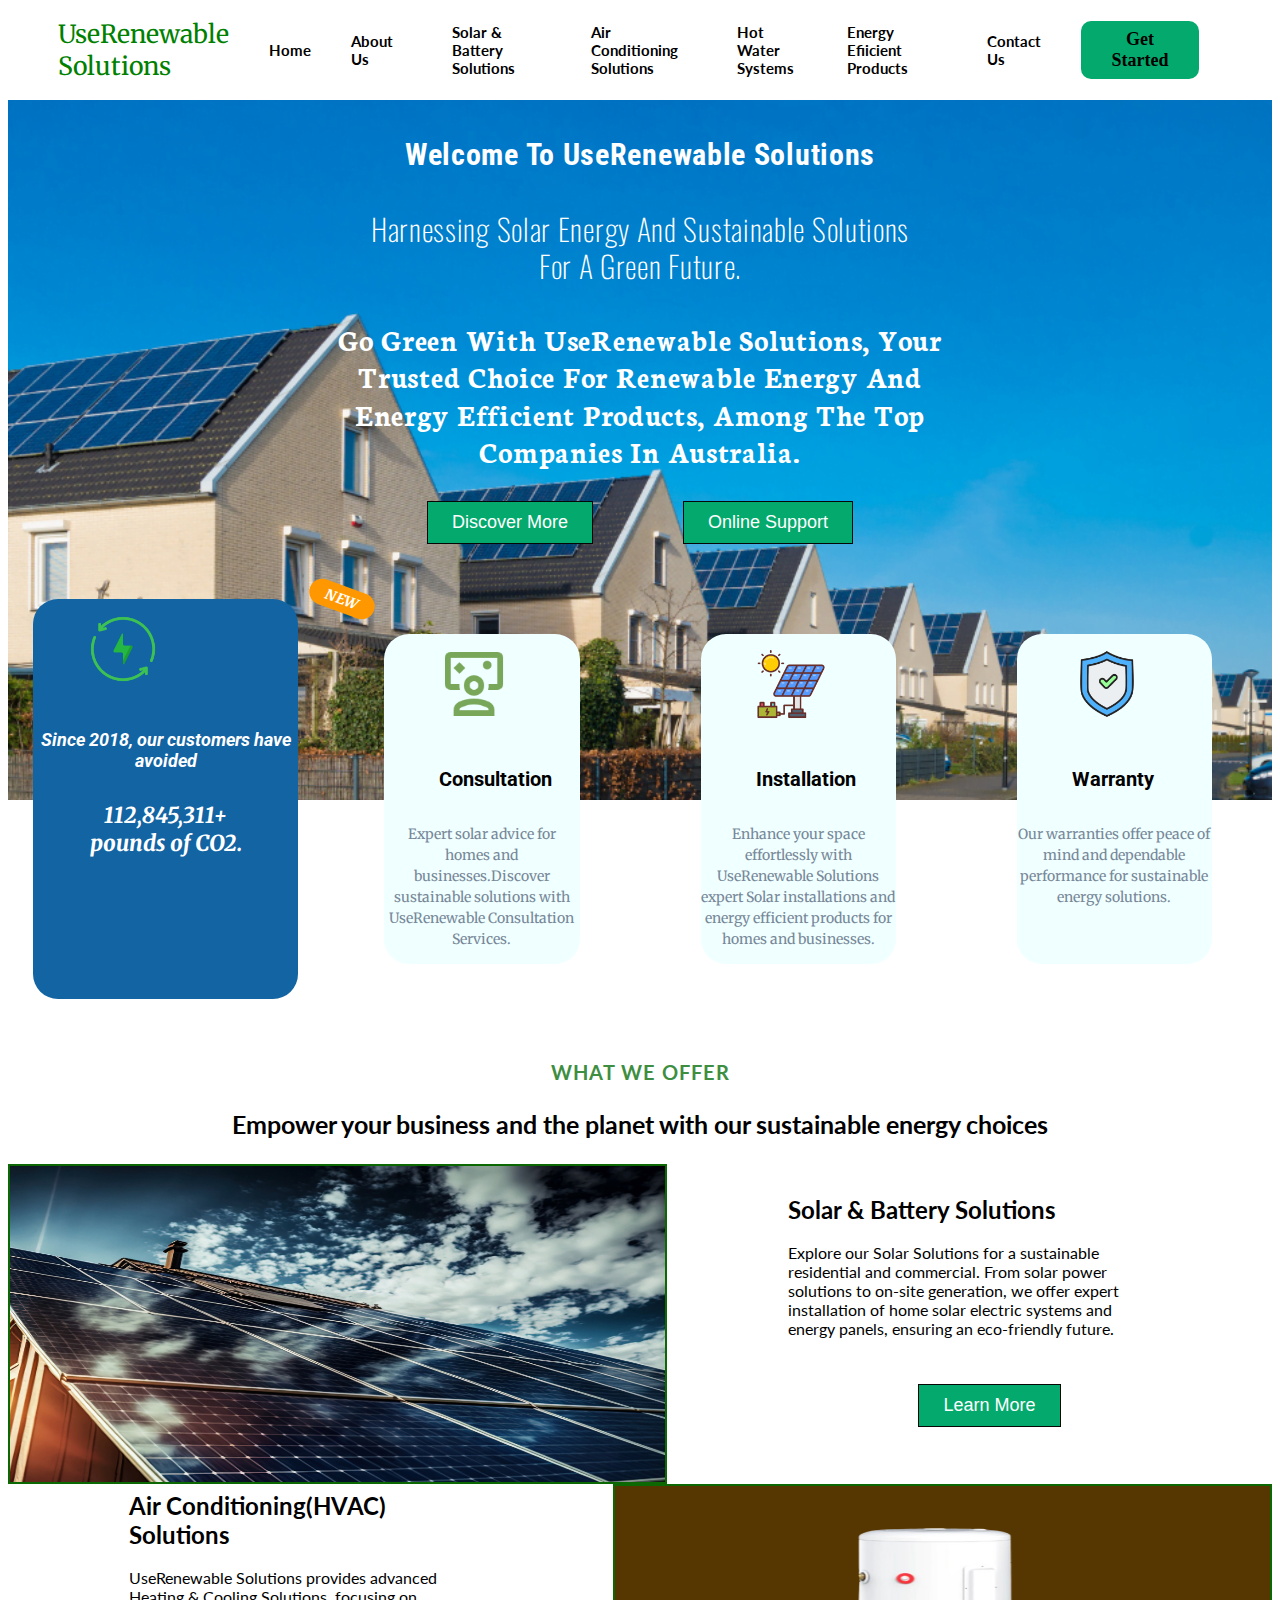
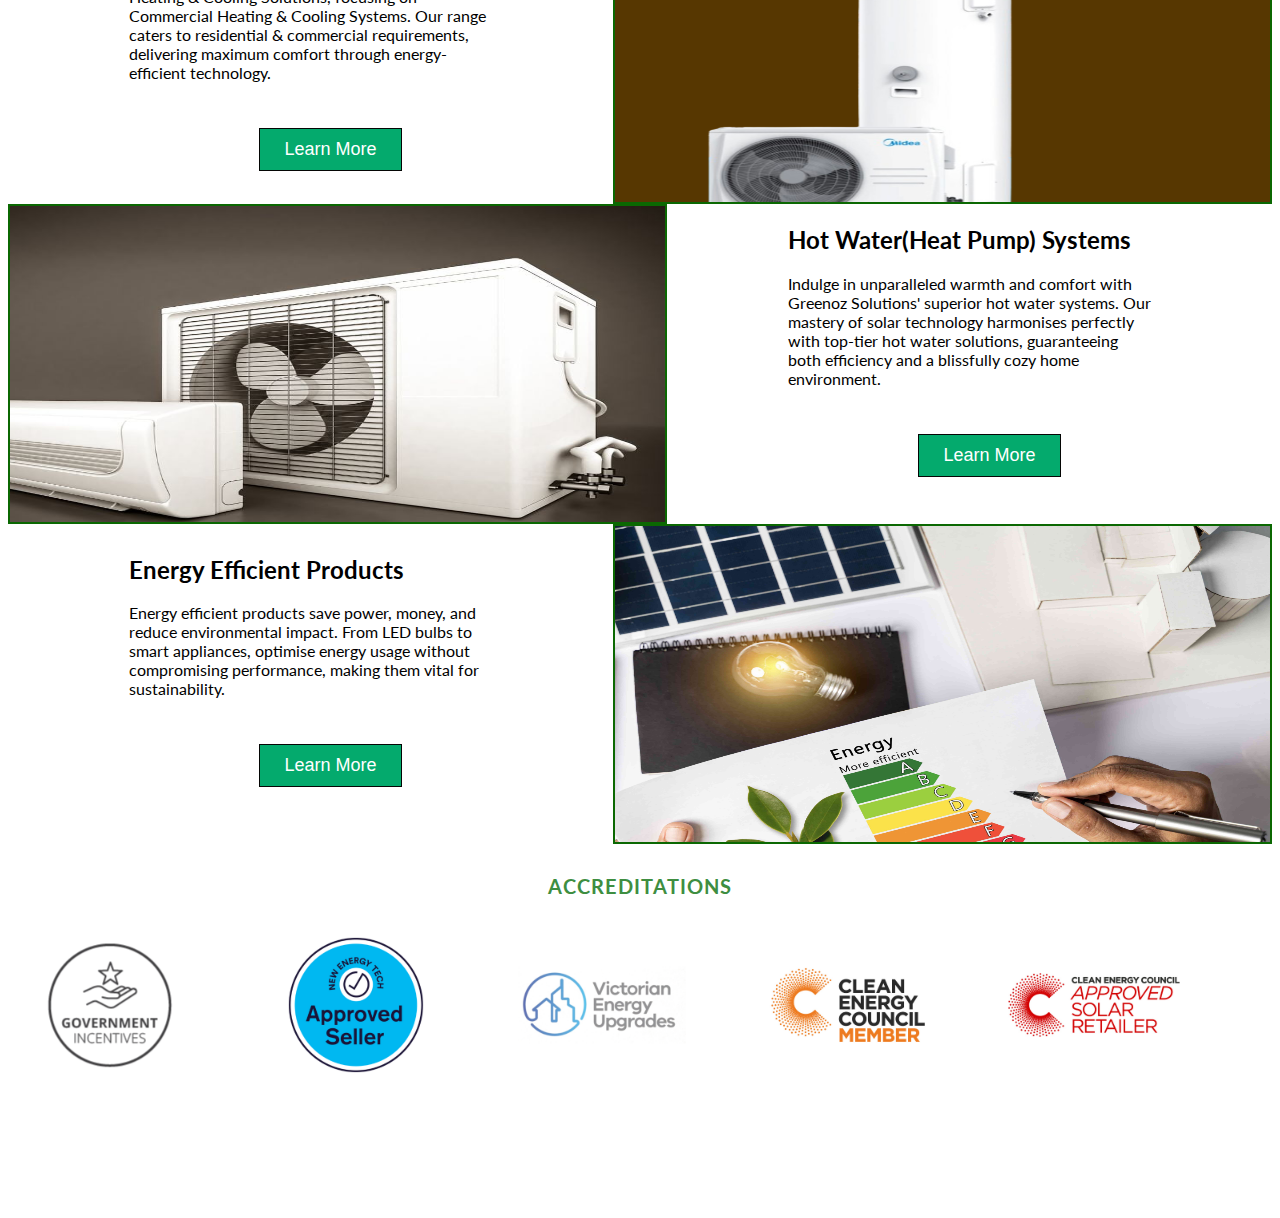
==== index.html @ 86f2792e "first version of UseRenewable" ====
<!doctype html>
<html>
  <head>
    <title>UseRenewable Solutions</title>
     <link href="https://fonts.googleapis.com/css?family=Lato|Merriweather|Oswald|Roboto|Ubuntu|Neuton|Roboto Condensed" rel="stylesheet">
     <link rel="stylesheet" href="styles.css">
  </head>
  <body>
    <main>
      <!--left side website header-->
      <header class="logo-header" id="top-nav">
        <section class="nav-left">
          <div class="logo-name merriweather">UseRenewable<br>Solutions</div>
          <ul class="nav">
            <li class="lato" id="menu-1-button">Home</li>
            <li class="lato" id="menu-2-button">About Us</li>
            <li class="lato" id="menu-3-button">Solar & Battery <br>Solutions</li>
            <li class="lato" id="menu-4-button">Air Conditioning<br>Solutions</li>
            <li class="lato" id="menu-5-button">Hot Water<br>Systems</li>
            <li class="lato" id="menu-6-button">Energy Efiicient<br>Products</li>
            <li class="lato" id="menu-7-button">Contact Us</li>
          </ul>
        </section>
        <!--right side website header-->
        <div class="nav-right">
          <p class="get-started">Get Started</p>
          &nbsp;&nbsp;&nbsp;&nbsp;
          <div class="hamburger-menu" id="menu-trigger">
            <img src="https://s3-us-west-2.amazonaws.com/s.cdpn.io/2522641/hamburger.svg" alt="Hamburger icon">
          </div>
        </div>
        </header>
        <!--click on hamburger icon Side menu-->
      <aside class="side-menu-position side-menu-design" id="side-menu">
        <header class="side-menu-header">
          <h1 class="logo-name merriweather decorate">UseRenewable<br>Solutions</h1>
          <img src="https://s3-us-west-2.amazonaws.com/s.cdpn.io/2522641/x.svg" alt="Close this menu" id="menu-close">
          </header>
          <ul class="side-menu-content">
          <li>Home</li>
          <li>About Us</li>
          <li>Solar & Battery <br>Solutions</li>
          <li>Air Conditioning<br>Solutions</li>
          <li>Hot Water<br>Systems</li>
          <li>Energy Efiicient<br>Products</li>
          <li>Contact Us</li>
          <li class="get-started lato">Get Started</li>
        </ul>
        </div>
      </aside>
      <!--dropdown menus-->
      <aside class="dropdown-menu" id="menu-2">
        <h2 class="menu-header">About Us</h2>
        <ul class="menu-item-list">
          <li><a href="#">Our Services</a></li>
          <li><a href="#">Our Values</a></li>
          <li><a href="#">Our History</a></li>
          <li><a href="#">Blog</a></li>
        </ul>
      </aside>
      <aside class="dropdown-menu" id="menu-3">
        <h2 class="menu-header">Solar Power Systems</h2>
        <ul class="menu-item-list">
          <li><a href="#">Residential Solar Solutions</a></li>
          <li><a href="#">Commercial Solar Solutions</a></li>
          <li><a href="#">Battery Storage Solutions</a></li>
          <li><a href="#">Solar Panel (PV) Rebate</a></li>
          <li><a href="#">STCs</a></li>
        </ul>
      </aside>
      <aside class="dropdown-menu" id="menu-4">
        <h2 class="menu-header">Heating & Cooling Solutions </h2>
        <ul class="menu-item-list">
          <li><a href="#">Ducted Reverse Cycle System</a></li>
          <li><a href="#">Multi-Head Split System</a></li>
          <li><a href="#">Rebates & Incentives</a></li>
        </ul>
      </aside>    
      <aside class="dropdown-menu" id="menu-5">
        <h2 class="menu-header">Heat Pump Hot Water Systems </h2>
        <ul class="menu-item-list">
          <li><a href="#">Integrated Systems</a></li>
          <li><a href="#">Split Systems</a></li>
          <li><a href="#">Rebates & Incentives</a></li>
        </ul>
      </aside>   
      <aside class="dropdown-menu" id="menu-6">
        <h2 class="menu-header">Heating & Cooling Solutions </h2>
        <ul class="menu-item-list">
          <li><a href="#">Water-Saving Shower Heads</a></li>
          <li><a href="#">In-Home Display(IHD)</a></li>
          <li><a href="#">Door & Exhaust Fan Seals</a></li>
          <li><a href="#">Evaporative Vents Cover</a></li>
        </ul>
      </aside>      
      <!--image content-->
      <section class="placeholder">
        <br>
        <br>
        <h1 class="section-one-text roboto-condensed bolder">Welcome to UseRenewable Solutions</h1>
        <br>
        <br>
        <h1 class="section-one-text oswald lighter"> Harnessing Solar Energy and Sustainable Solutions
           <br>for a Green Future.</h1>
           <br>
           <br>
          <h1 class="section-one-text neuton bolder"> Go green with UseRenewable Solutions, your<br>trusted choice for renewable energy and<br>energy efficient products, among the top<br>companies in Australia.</h1>
          <div class="button-group roboto">
          <button>Discover More</button>
          <button>Online Support</button>
          </div>
      <!-- grid boxes-->
        <div class="section-two-container">
          <div class="big-box">
            <img src="/images/ICONS/energy.png" alt="output">
            <h5 class="roboto">Since 2018, our customers have avoided</h5>
            <p class="merriweather">
              112,845,311+<br> pounds of CO2.<span class="ribbon">NEW</span></p>
          </div>
          <div class="icon-box">
            <img src="/images/ICONS/consultation-icon.png" alt="consultation icon">
            <h5 class="roboto" onmouseover="style.color='green'" onmouseout="style.color='green'" ondblclick="textDoubleClick()">Consultation</h5>
            <h5 id="demo"></h5>
            <p class="merriweather">Expert solar advice for homes and businesses.Discover sustainable solutions with UseRenewable Consultation Services.</p>
          </div>
          <div class="icon-box">
            <img src="/images/ICONS/installation-icon.png" alt="installation">
            <h5 class="roboto" onmouseover="style.color='green'" onmouseout="style.color='green'" ondblclick="textDoubleClick1()">Installation</h5>
            <h5 id="demo1"></h5>
            <p class="merriweather">Enhance your space effortlessly with UseRenewable Solutions expert Solar installations and energy efficient products for homes and businesses.</p>
          </div>
          <div class="icon-box">
            <img src="/images/ICONS/waranty.png" alt="warranty">
            <h5 class="roboto" onmouseover="style.color='green'" onmouseout="style.color='green'" ondblclick="textDoubleClick2()">Warranty</h5>
            <h5 id="demo2"></h5>
            <p class="merriweather">Our warranties offer peace of mind and dependable performance for sustainable energy solutions.</p>
          </div>
         </div>
        </section>
          <!--what we offer-->
        
          <section>
          <h5 class="w3-container w3-center w3-animate-top decorate3 lato">WHAT WE OFFER</h5>
          <p class="text3 lato">Empower your business and the planet with our sustainable energy choices</p>
          </section>
          <section>
            <div class="grid-flex">
              <div class="col col-image" style="background-image: url('/images/c1.png');">
              </div>
              <div class="col col-text">
                <div class="Aligner-item">
                  <h2 class="lato" onmouseover="style.color='green'" onmouseout="style.color='green'">Solar & Battery Solutions</h2>
        
                  <p class="lato">Explore our Solar Solutions for a sustainable residential and commercial. From solar power solutions to on-site generation, we offer expert installation of home solar electric systems and energy panels, ensuring an eco-friendly future.
                  </p>
                  <ul class="button-group lato">
                   <li><button>Learn More</button></li>
                  </ul>
                 
                </div>
              </div>
            </div>
    
            <div class="grid-flex">
              <div class="col col-image" style="background-image: url('/images/c2.png');">
                &nbsp;
              </div>
              <div class="col col-text col-left">
                <div class="Aligner-item">
                  <h2 class="lato" onmouseover="style.color='green'" onmouseout="style.color='green'">Air Conditioning(HVAC) Solutions</h2>
                  <p class="lato">UseRenewable Solutions provides advanced Heating & Cooling Solutions, focusing on Commercial Heating & Cooling Systems. Our range caters to residential & commercial requirements, delivering maximum comfort through energy-efficient technology.
                  </p>
                  <ul class="button-group lato">
                    <li><button>Learn More</button></li>
                   </ul>
                </div>
              </div>
            </div>
          
            <div class="grid-flex">
              <div class="col col-image" style="background-image: url('/images/c3.jpg');">
                &nbsp;
              </div>
              <div class="col col-text">
                <div class="Aligner-item" >
                  <h2 class="lato" onmouseover="style.color='green'" onmouseout="style.color='green'">Hot Water(Heat Pump) Systems</h2>
                  <p class="lato">Indulge in unparalleled warmth and comfort with Greenoz Solutions' superior hot water systems. Our mastery of solar technology harmonises perfectly with top-tier hot water solutions, guaranteeing both efficiency and a blissfully cozy home environment.
                  </p>
                  <ul class="button-group lato">
                    <li><button>Learn More</button></li>
                   </ul>
                </div>
              </div>
            </div>
          
            <div class="grid-flex">
              <div class="col col-image" style="background-image: url('/images/c4.jpeg');">
              </div>
              <div class="col col-text col-left">
                <div class="Aligner-item">
                  <h2 class="lato" onmouseover="style.color='green'" onmouseout="style.color='green'">Energy Efficient Products</h2>
                  <p class="lato">Energy efficient products save power, money, and reduce environmental impact. From LED bulbs to smart appliances, optimise energy usage without compromising performance, making them vital for sustainability.
                  </p>
                  <ul class="button-group lato">
                    <li><button>Learn More</button></li>
                   </ul>
                </div>
              </div>
            </div>
          </section>
          <section class="image-accredit">
            <h2 class="decorate4 lato">ACCREDITATIONS</h2>
            <div class="row-images"> 
              <div class="column-images"><img src="/images/acre1.png"></div>
              <div class="column-images"><img src="/images/acre2.png"></div>
              <div class="column-images"><img src="/images/acre3.png"></div>
              <div class="column-images"><img src="/images/acre4.png"></div>
              <div class="column-images"><img src="/images/acre5.png"></div>
                </div>
          </section>
        
      
      
      
        
      
      
      
      
      
      <!--<header class="logo-section">
        <h1 class="merriweather">UseRenewable
          <br>Solutions</h1>
        <div class="div-header">
            <p class="oswald">Home</p>
            <p class="oswald">About Us</p>
            <p class="oswald">Solar & Battery <br>Solutions</p>
            <p class="oswald">Air Conditioning<br>Solutions</p>
            <p class="oswald">Hot Water<br>Systems</p>
           <p class="oswald">Energy Efiicient<br>Products</p>
          <p class="oswald">Contact Us</p>
             <a href="#" class="button profile-button oswald">Create a profile</a>
          </div>
      </header>-->
    </main>
  
    <script src="script.js"></script>
  </body>
</html>
---- styles.css ----
/* fonts */
.merriweather { font-family: 'Merriweather', serif; }
      .oswald { font-family: 'Oswald', sans-serif; }
        .lato { font-family: 'Lato', sans-serif; }
        .roboto { font-family: 'Roboto', sans-serif;}
        .ubuntu { font-family: 'Ubuntu', sans-serif;}
        .neuton { font-family: 'Neuton', sans-serif;}
        .roboto-condensed{ font-family: 'Roboto Condensed', Arial, Helvetica, sans-serif;}

/* logo section and header section*/
.logo-name {
  color:green;
  font-size: 25px;
  padding: 5px;
  text-transform: capitalize;
  margin: 5px 5px;
  position: relative;
}
.logo-header {
  background-color: white;
  display: flex;
  flex-direction: row;
  justify-content: space-between;
  position: relative;
  margin: 15px 15px;
  height: 40px;
  padding: 15px 25px;
  width: calc(100% - 50px);
}
/* header left side of website*/
.nav-left {
  align-items: center;
  display: flex;
}
.nav {
  display: none;
  flex-direction: row;
  align-items: center;
  margin: 0;
  padding-left: 10px;
}
@media (min-width: 1085px) {
  .nav {
    display: flex;
  }
}

ul {
  list-style: none;
}

.nav li {
  font-size: 15px;
  margin: 0 20px;
  cursor: pointer;
  font-weight: bolder;
}
.nav li:hover{
  color: #1264a3;
}
/* header right side of website*/
.nav-right {
  align-items: center;
  display: flex;
  justify-content: flex-end;
  margin-right: 45px;
}
/*get started button*/
.get-started {
  background-color:  #04AA6D; ;
  border-radius: 10px;
  color: black;
  cursor: pointer;
  padding: 8px 16px;
  transition: all 420ms ease-in-out; 
  text-align: center;
  text-decoration: none;
  display: inline-block;
  font-size: 18px;
  font-weight: bolder;
  margin: 4px 2px;
}

.get-started:hover {
  background-color:#3e8e41;
}

@media (min-width: 800px) {
  .get-started {
    display: block; 
    max-width: 150px;
  }  
}
/* hamburger icon*/
.hamburger-menu {
  display: block; 
  cursor: pointer;
}

@media (min-width: 1085px) {
  .hamburger-menu {
    display: none;
  }
}/* hamburger side menu list*/
.side-menu-header {
  border-bottom: 1px solid red; 
  display: flex;
  justify-content: space-between;
  padding: 0 25px 25px 25px;  
}
.side-menu-content {
  color: black;
  font-size: 24px; 
  margin: 25px;
  padding-left: 0; 
}
.side-menu-content li {
  list-style: none;
  margin-bottom: 25px;
}

.side-menu-position {
  padding-top: 25px;
  position: fixed;
  top: 0;
  right: 0;
  bottom: 0;
  left: 0;
  z-index: 2;
}
.side-menu-design {
  background-image: url('/images/transparent.jpg');
  background-size: cover;
  background-repeat: no-repeat;
  cursor: pointer;
  opacity: 0.7;
  transform: translateX(100%);
  transition: 0.4s ease-in-out;
}
.show-menu {
    opacity: 1;
    transform: translateX(0%);
  }
  /* header dropdown-menu */
  .dropdown-menu {
    background-color: white;
    box-shadow: 0 0 2rem rgba(0,0,0,.1); 
    display: none;
    padding: 15px;
    position: absolute; 
    top: 60px; 
    width: 250px;
    z-index: 10; 
    margin: 15px 8px;
  }
  
  .dropdown-menu#menu-2 {
    left: 290px;
    min-width: 200px; 
  }
  
  .dropdown-menu#menu-3 {
    left: 390px;
    min-width: 400px; 
  }
  .dropdown-menu#menu-4 {
    left: 520px;
    min-width: 300px; 
  }
  .dropdown-menu#menu-5 {
    left: 650px;
    min-width: 300px; 
  }
  .dropdown-menu#menu-6 {
    left: 770px;
    min-width: 450px;
  }
  .menu-header {
    font-size: 15px;
    margin: 0;
    padding: 0 10px 8px 10px; 
    text-transform: uppercase;
    text-decoration: underline;
    color: #228B22;
  }
  
  .menu-item-list {
    margin: 0;
    padding-left: 0;
  }
  
  #menu-2 .menu-item-list, 
  #menu-3 .menu-item-list, #menu-6 .menu-item-list {
    column-count: 2;
    column-gap: 20px;
  }
  
  .menu-item-list li a,
  .menu-item-list li a:visited,
  .menu-item-list li a:focus {
    color: #454545;
    display: block;
    padding: 10px; 
    text-decoration: none;
  }
  
  .menu-item-list li a:hover {
    background-color: rgb(242,242,242);
    color: #1264a3;
  }
  .show {
    display: block;
  }
  /* center image of the website*/
.placeholder {
  background: url('/images/first-photo.png') center no-repeat;
  background-size: cover;
  position: relative;
  display: block;
  justify-content: center;
  align-items: center;
  width: 100%;
  transition: background 3s ease-in;
  height: 700px;
  margin: 2px 0 5px 0;
}
.placeholder:hover{
  background: url('/images/first-repeat\ photo.jpeg') center no-repeat;
  background-size: cover;
  position: relative;
  display: block;
  justify-content: center;
  align-items: center;
  width: 100%;
  height: 700px;
  margin: 2px 0 5px 0;

}
/* text on the center image of the website*/
.section-one-text{
  color:rgb(255, 255, 255);
  font-size: 30px;
  text-align: center;
  text-transform: capitalize;
  margin: auto;
  letter-spacing: 0.7px;
  line-height: 1.25;
}
.bolder{
    font-weight: bolder;
    padding: 0;
}
.lighter{
    font-weight: lighter;
    padding: 0;
}
.decorate{
 color:#3e8e41;
 letter-spacing: 3.5px;
    
}
/* button-section*/
.button-group{
  display: flex;
  justify-content: center;
}
.button-group button{
  background-color: #04AA6D; 
  border: 1px solid rgb(5, 6, 5); 
  color: white; 
  padding: 10px 24px; 
  cursor: pointer; 
  margin: 30px 45px;
  font-size: 18px;
}
.button-group button:hover {
  background-color: #3e8e41;
}
/* grid section of texts*/
.section-two-container{
    display: grid; 
    grid-template-columns: 1.5fr 1.5fr 1.5fr 1.5fr; 
    grid-gap: 1px; 
    position: relative;
}

.icon-box{
  border-radius: 25px;
  margin: 60px; 
  background-color:azure;
}

.icon-box img, .big-box img{
  display: flex;
  justify-content: center;
  margin-left: 40px;
  padding: 15px;
  height: 70px;
}

.icon-box h5{
  font-size: 20px;
  margin-left: 55px;
  margin-bottom: 1px;
}
.icon-box p{

  text-align: center;
  font-size: 14px;
  color:lightslategray;
  line-height: 1.5;
}
.big-box{
  background-color: #1264a3;
  border-radius: 25px;;
  margin: 25px;
  color: white;
  font-weight: 800;
  font-style: italic;
  font-size:22px;
  text-align: center;

}
.ribbon {
  width: 60px;
  font-size: 14px;
  padding: 4px;
  position: absolute;
  left: 300px;
  top: 12px;
  text-align: center;
  border-radius: 25px;
  transform: rotate(20deg);
  background-color: #ff9800;
  color: white;
}

@media (max-width: 1020px) {
 .placeholder{
  background: url('/images/first-photo.png') center no-repeat;
  background-size:contain;
  position: relative;
  display: block;
  justify-content: center;
  align-items: center;
  width: 100%;
  transition: background 3s ease-in;
  height: 700px;
  margin-bottom: 900px;
}
  .section-two-container {
    display: block;
 }
 .ribbon {
  width: 60px;
  font-size: 14px;
  padding: 4px;
  position: relative;
  right: -20px;
  top: -220px;
  text-align: center;
  border-radius: 25px;
  transform: rotate(20deg);
  background-color: #ff9800;
  color: white;
 }
}
/* who-we-are*/
.who-we-are{
  display: grid; 
  grid-template-columns: 1fr 1fr; 
  grid-gap: 25px; 
  margin: 20px 100px;
}
.text-wwa{
  background: white;
  height: 125px;
  margin: 1% 0;
  padding: 0;
  width: 100%;
}
.who-we-are .text-wwa>h2{
 color: #3e8e41;
 font-size: 30px;
}
.who-we-are .text-wwa>h4{
  color: black;
  font-size: 20px;
  font-weight: bolder;

}
.who-we-are .text-wwa>p{
  color:lightslategray;
  font-size: 15px;
  line-height: 1.5;
  text-align: start;
}
.image-wwa{
  max-width: 100%;
  max-height: 100%;
  position: relative;
}
.image-wwa-left{
  position: absolute;
  top: 180px;
  left: 0;
  background-color:azure;
  color: black;
  font-size: 18px;
  font-weight: bolder;
  padding: 12px;
  width: 160px;
  height: 250px;
}

@media (max-width: 1000px) {
  .who-we-are {
    display: none;
   grid-template-columns: 1fr;
   
  }
}
/* what we offer*/
.decorate3{
  font-size:20px;
  color: #3e8e41;
  letter-spacing: 1px;
  text-align: center;
  position: relative;
  margin: 260px 0 20px 0;
}
.text3{
  font-weight: bolder;
  font-size: 25px;
  text-align: center;
  position: relative;
}
.col-text {
  height:20em;
}
.grid-flex {
  display: -webkit-box;
  display: -webkit-flex;
  display: -ms-flexbox;
  display: flex;
  -webkit-box-flex: 1;
  -webkit-flex-grow: 1;
  -ms-flex-positive: 1;
  flex-grow: 1;
  flex-direction: row; 
  -webkit-flex-direction: row;
  -webkit-flex-wrap: wrap;
  -webkit-justify-content: space-around;
}
.col {
  -webkit-box-flex: 1;
  -webkit-flex: 1;
  -ms-flex: 1;
  flex: 1;
}
.col-left {
  -webkit-box-ordinal-group:-1;
  -webkit-order: -1;
  -ms-flex-order: -1;
  order: -1;
}
.col-text{
  display: flex;
  align-items: center;
  justify-content: center;
}
.Aligner-item {
  width: 60%;
}
.col-image {
  background-position:top right;
  border: 2px solid rgb(11, 104, 2);
  padding: 25px;
  background-repeat: no-repeat;
  background-size: 800px 380px;
  
}
.col-image:hover{
  transform: scale(1.15);
}


@media (max-width: 1000px) {
  .grid-flex {
    height: 40em;
    display: -webkit-flex;
    -webkit-flex-direction: column;
    flex-direction: column; 
   }
  .col {
    order:vertical;
  }
  .col-left {
    -webkit-box-ordinal-group:0;
    -webkit-order: 0;
    -ms-flex-order: 0;
    order: 0;
  }
  .col-text div p {
    padding: 1em;
  }
  .Aligner-item {
    width: 90%;
  }
}
/* accreditation*/
.image-accredit{
  margin:0 ;
}
.decorate4{
  font-size:20px;
  color: #3e8e41;
  letter-spacing: 1px;
  text-align: center;
  position: relative;
  margin: 25px 0 0 0;
  padding: 5px;
}
.row-images {
  align-items: left;
  display: flex;
  flex-direction: column;
  justify-content: space-between;
  margin: 2px;
  padding: 0 30px 80px 0;
  
}
.column-images{
  height: 225px;
  margin: 0;
  width: 100%;
  
}
.column-images img{
  max-width: 200px;
  height: 200px;
}

@media screen and (min-width: 768px) {
  .row-images {
    align-items: center;
    flex-direction: row;
  }
}
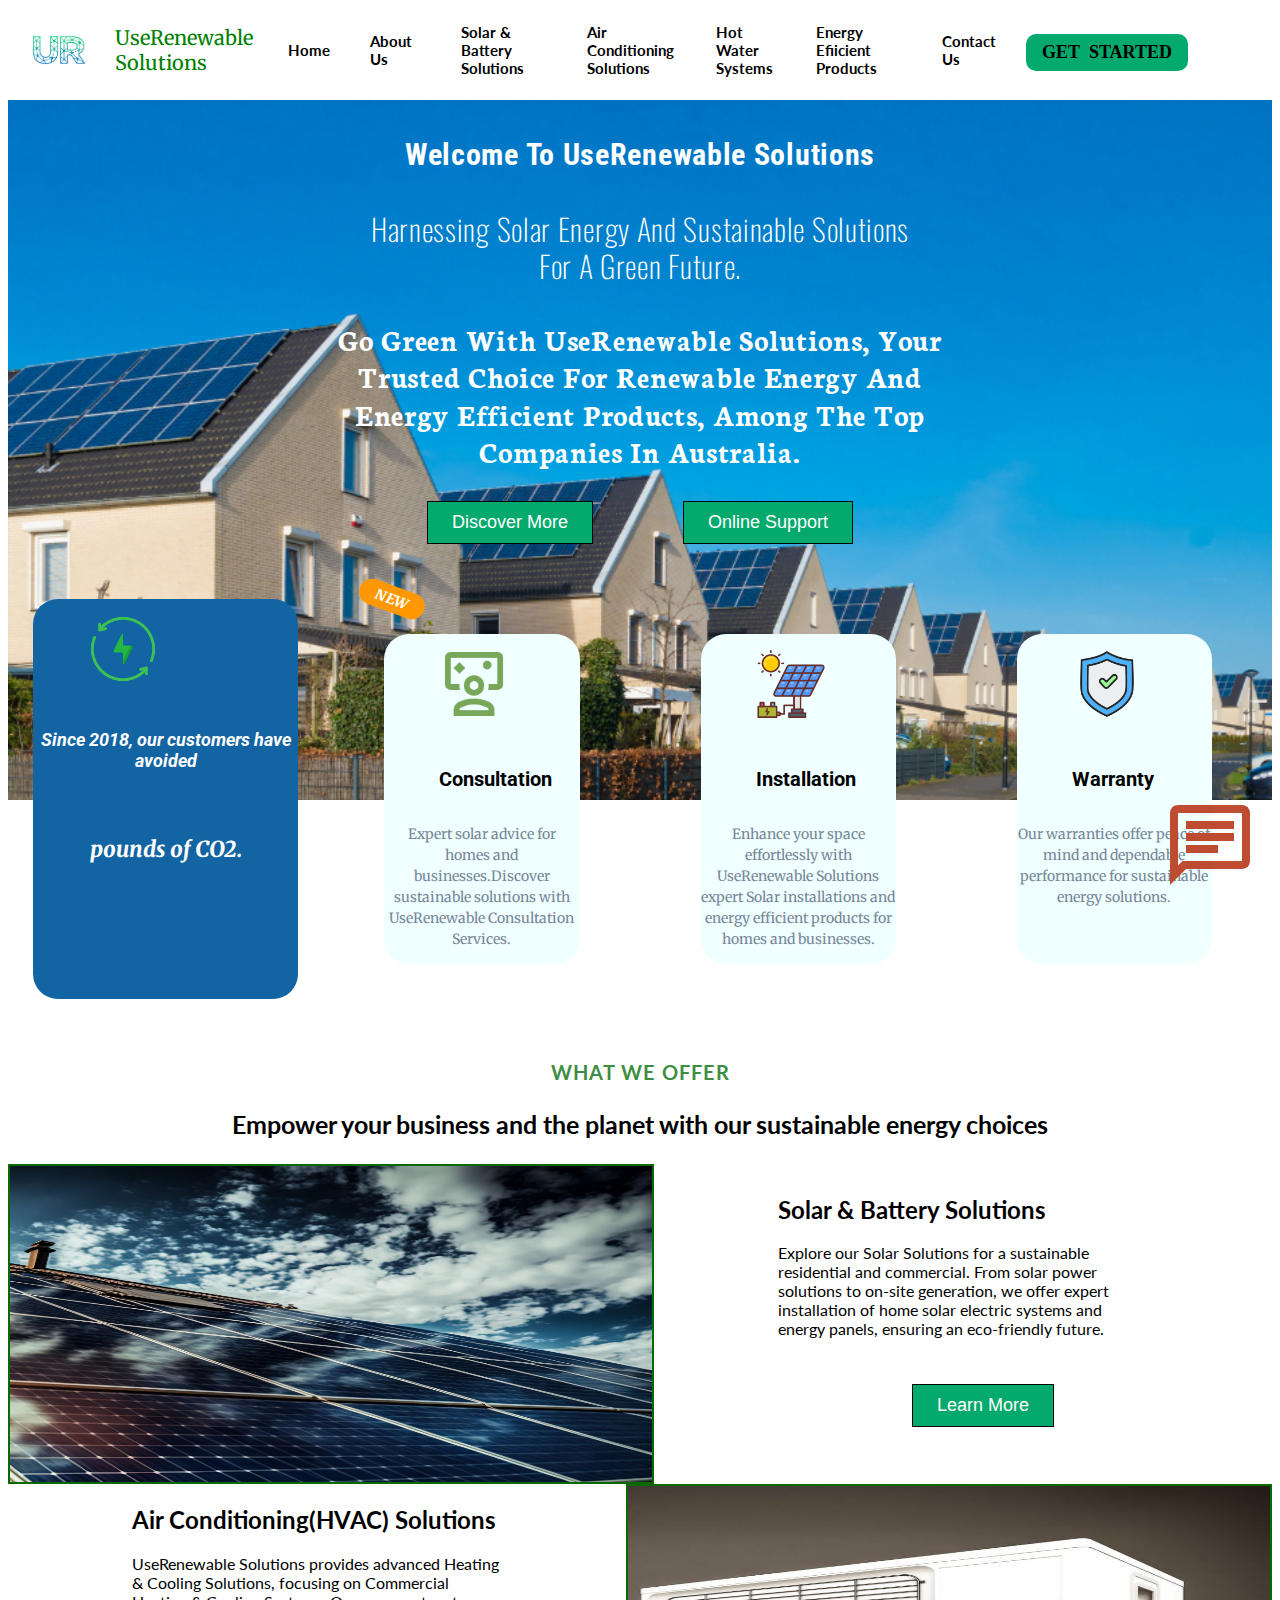
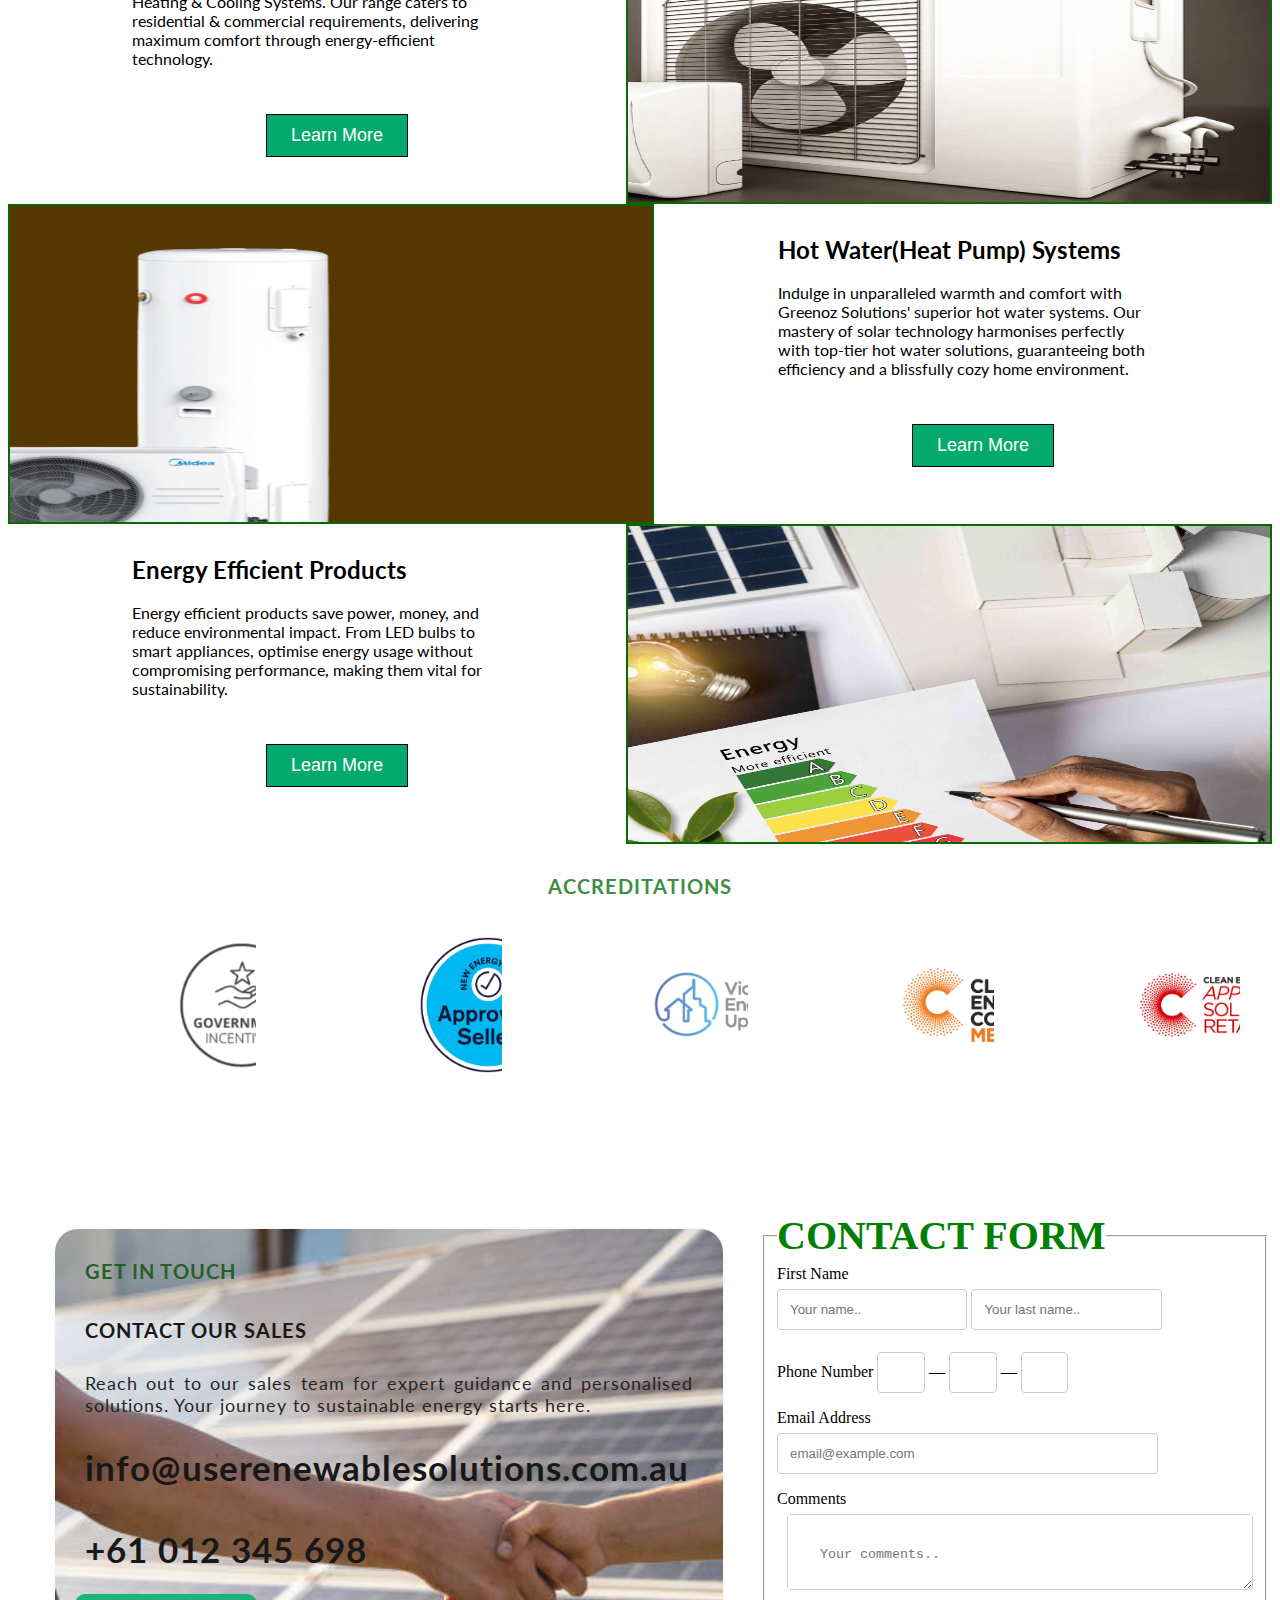
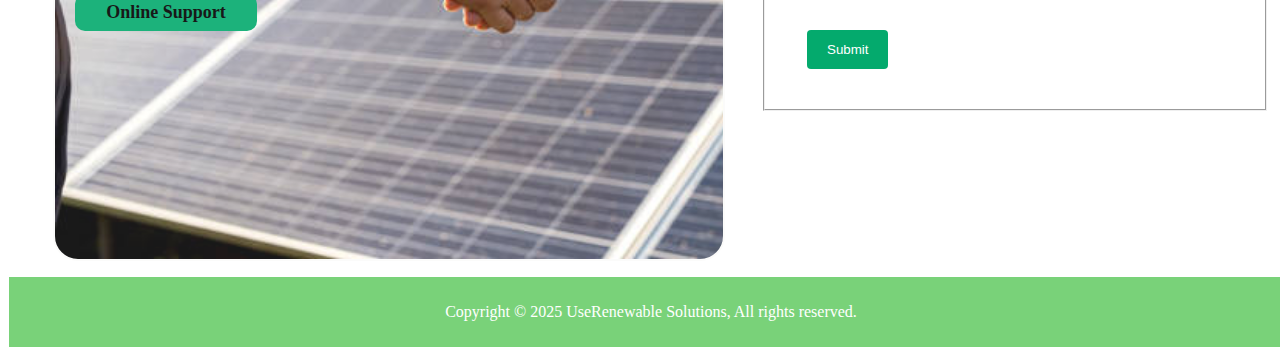
==== commit 177d1933: "First Version of the website" ====
--- a/index.html
+++ b/index.html
@@ -3,13 +3,14 @@
   <head>
     <title>UseRenewable Solutions</title>
      <link href="https://fonts.googleapis.com/css?family=Lato|Merriweather|Oswald|Roboto|Ubuntu|Neuton|Roboto Condensed" rel="stylesheet">
-     <link rel="stylesheet" href="styles.css">
+     <link rel="stylesheet" href="style1.css">
   </head>
   <body>
     <main>
       <!--left side website header-->
       <header class="logo-header" id="top-nav">
         <section class="nav-left">
+          <img src="./images/ICONS/UR-logo.jpg" width="10%">
           <div class="logo-name merriweather">UseRenewable<br>Solutions</div>
           <ul class="nav">
             <li class="lato" id="menu-1-button">Home</li>
@@ -23,9 +24,8 @@
         </section>
         <!--right side website header-->
         <div class="nav-right">
-          <p class="get-started">Get Started</p>
-          &nbsp;&nbsp;&nbsp;&nbsp;
-          <div class="hamburger-menu" id="menu-trigger">
+          <p class="get-started" id="menu-8-button">GET&nbsp;&nbsp;STARTED</p>
+           <div class="hamburger-menu" id="menu-trigger">
             <img src="https://s3-us-west-2.amazonaws.com/s.cdpn.io/2522641/hamburger.svg" alt="Hamburger icon">
           </div>
         </div>
@@ -33,8 +33,9 @@
         <!--click on hamburger icon Side menu-->
       <aside class="side-menu-position side-menu-design" id="side-menu">
         <header class="side-menu-header">
+          <img src="./images/ICONS/UR-logo.jpg" alt="UR logo">
           <h1 class="logo-name merriweather decorate">UseRenewable<br>Solutions</h1>
-          <img src="https://s3-us-west-2.amazonaws.com/s.cdpn.io/2522641/x.svg" alt="Close this menu" id="menu-close">
+          <img src="https://s3-us-west-2.amazonaws.com/s.cdpn.io/2522641/x.svg" alt="Close this menu" width="20%" id="menu-close">
           </header>
           <ul class="side-menu-content">
           <li>Home</li>
@@ -44,7 +45,7 @@
           <li>Hot Water<br>Systems</li>
           <li>Energy Efiicient<br>Products</li>
           <li>Contact Us</li>
-          <li class="get-started lato">Get Started</li>
+          <li class="get-started lato" id="menu-11-button">GET STARTED</li>
         </ul>
         </div>
       </aside>
@@ -107,30 +108,30 @@
           <h1 class="section-one-text neuton bolder"> Go green with UseRenewable Solutions, your<br>trusted choice for renewable energy and<br>energy efficient products, among the top<br>companies in Australia.</h1>
           <div class="button-group roboto">
           <button>Discover More</button>
-          <button>Online Support</button>
+          <button id="menu-9-button">Online Support</button>
           </div>
       <!-- grid boxes-->
         <div class="section-two-container">
           <div class="big-box">
-            <img src="/images/ICONS/energy.png" alt="output">
+            <img src="./images/ICONS/energy.png" alt="output">
             <h5 class="roboto">Since 2018, our customers have avoided</h5>
-            <p class="merriweather">
-              112,845,311+<br> pounds of CO2.<span class="ribbon">NEW</span></p>
+            <p class="merriweather"><marquee behaviour="alternate">
+              112,845,311 +</marquee><br> pounds of CO2.<span class="ribbon">NEW</span></p>
           </div>
           <div class="icon-box">
-            <img src="/images/ICONS/consultation-icon.png" alt="consultation icon">
+            <img src="./images/ICONS/consultation-icon.png" alt="consultation icon">
             <h5 class="roboto" onmouseover="style.color='green'" onmouseout="style.color='green'" ondblclick="textDoubleClick()">Consultation</h5>
             <h5 id="demo"></h5>
             <p class="merriweather">Expert solar advice for homes and businesses.Discover sustainable solutions with UseRenewable Consultation Services.</p>
           </div>
           <div class="icon-box">
-            <img src="/images/ICONS/installation-icon.png" alt="installation">
+            <img src="./images/ICONS/installation-icon.png" alt="installation">
             <h5 class="roboto" onmouseover="style.color='green'" onmouseout="style.color='green'" ondblclick="textDoubleClick1()">Installation</h5>
             <h5 id="demo1"></h5>
             <p class="merriweather">Enhance your space effortlessly with UseRenewable Solutions expert Solar installations and energy efficient products for homes and businesses.</p>
           </div>
           <div class="icon-box">
-            <img src="/images/ICONS/waranty.png" alt="warranty">
+            <img src="./images/ICONS/waranty.png" alt="warranty">
             <h5 class="roboto" onmouseover="style.color='green'" onmouseout="style.color='green'" ondblclick="textDoubleClick2()">Warranty</h5>
             <h5 id="demo2"></h5>
             <p class="merriweather">Our warranties offer peace of mind and dependable performance for sustainable energy solutions.</p>
@@ -138,14 +139,13 @@
          </div>
         </section>
           <!--what we offer-->
-        
           <section>
           <h5 class="w3-container w3-center w3-animate-top decorate3 lato">WHAT WE OFFER</h5>
           <p class="text3 lato">Empower your business and the planet with our sustainable energy choices</p>
           </section>
           <section>
             <div class="grid-flex">
-              <div class="col col-image" style="background-image: url('/images/c1.png');">
+              <div class="col col-image" style="background-image: url('./images/c1.png');">
               </div>
               <div class="col col-text">
                 <div class="Aligner-item">
@@ -156,13 +156,11 @@
                   <ul class="button-group lato">
                    <li><button>Learn More</button></li>
                   </ul>
-                 
-                </div>
-              </div>
-            </div>
-    
-            <div class="grid-flex">
-              <div class="col col-image" style="background-image: url('/images/c2.png');">
+                </div>
+              </div>
+            </div>
+            <div class="grid-flex">
+              <div class="col col-image" style="background-image: url('./images/c3.jpg');">
                 &nbsp;
               </div>
               <div class="col col-text col-left">
@@ -176,9 +174,8 @@
                 </div>
               </div>
             </div>
-          
-            <div class="grid-flex">
-              <div class="col col-image" style="background-image: url('/images/c3.jpg');">
+            <div class="grid-flex">
+              <div class="col col-image" style="background-image: url('./images/c2.png');">
                 &nbsp;
               </div>
               <div class="col col-text">
@@ -192,9 +189,8 @@
                 </div>
               </div>
             </div>
-          
-            <div class="grid-flex">
-              <div class="col col-image" style="background-image: url('/images/c4.jpeg');">
+            <div class="grid-flex">
+              <div class="col col-image" style="background-image: url('./images/c4.jpeg');">
               </div>
               <div class="col col-text col-left">
                 <div class="Aligner-item">
@@ -211,39 +207,66 @@
           <section class="image-accredit">
             <h2 class="decorate4 lato">ACCREDITATIONS</h2>
             <div class="row-images"> 
-              <div class="column-images"><img src="/images/acre1.png"></div>
-              <div class="column-images"><img src="/images/acre2.png"></div>
-              <div class="column-images"><img src="/images/acre3.png"></div>
-              <div class="column-images"><img src="/images/acre4.png"></div>
-              <div class="column-images"><img src="/images/acre5.png"></div>
-                </div>
+              <div class="column-images"><marquee behaviour="scroll" direction="left"><img src="./images/acre1.png" alt="accreditation image"></marquee></div>
+              <div class="column-images"><marquee behaviour="scroll" direction="left"><img src="./images/acre2.png" alt="accreditation image"></marquee></div>
+              <div class="column-images"><marquee behaviour="scroll" direction="left"><img src="./images/acre3.png" alt="accreditation image"></marquee></div>
+              <div class="column-images"><marquee behaviour="scroll" direction="left"><img src="./images/acre4.png" alt="accreditation image"></marquee></div>
+              <div class="column-images"><marquee behaviour="scroll" direction="left"><img src="./images/acre5.png" alt="accreditation image"></marquee></div>
+            </div>
           </section>
-        
-      
-      
-      
-        
-      
-      
-      
-      
-      
-      <!--<header class="logo-section">
-        <h1 class="merriweather">UseRenewable
-          <br>Solutions</h1>
-        <div class="div-header">
-            <p class="oswald">Home</p>
-            <p class="oswald">About Us</p>
-            <p class="oswald">Solar & Battery <br>Solutions</p>
-            <p class="oswald">Air Conditioning<br>Solutions</p>
-            <p class="oswald">Hot Water<br>Systems</p>
-           <p class="oswald">Energy Efiicient<br>Products</p>
-          <p class="oswald">Contact Us</p>
-             <a href="#" class="button profile-button oswald">Create a profile</a>
-          </div>
-      </header>-->
+          <!--CHAT ICON-->
+          <button class="open-button" onclick="openForm()"></button>
+          <div class="chat-popup" id="myForm">
+            <form  class="form-container">
+              <h1 class="lato">Chat</h1>
+              <label for="msg"><b class="lato">Message</b></label>
+              <textarea placeholder="Type message.." name="msg" required></textarea>
+              <button type="submit" class="btn lato">Send</button>
+              <button type="button" class="btn cancel lato" onclick="closeForm()">Close</button>
+            </form>
+          </div>
+          <!--GET IN TOUCH-->
+          <section class="final-gridcontainer">
+            <div class="final-flexbox">
+              <h2 class="decorate5 lato">GET IN TOUCH</h2>
+              <h1 class="decorate6 lato">CONTACT OUR SALES</h1>
+              <p class="deco-p6 lato">Reach out to our sales team for expert guidance and personalised solutions. Your journey to sustainable energy starts here.</p>
+              <h1 class="decorate6 lato big-black">info@userenewablesolutions.com.au</h1>
+              <h2 class="decorate6 lato big-black">+61 012 345 698</h2>
+              <p class="get-started" id="menu-10-button">Online Support</p>
+            </div>
+            <!--CONTACT FORM ON SITE-->
+  <form id="site-contactForm">
+    <fieldset>
+    <legend>CONTACT FORM</legend>
+    <div class="name-container">
+      <label for="fname">First Name</label>
+      <div class="name-error-box error-box"></div>
+      <input type="text" id="fname" name="firstname" placeholder="Your name..">
+      <input type="text" name="lastname" placeholder="Your last name..">
+    </div>
+    <div class="phone-number-fields">
+       <label for="phone">Phone Number</label>
+       <input type="text" name="phone[area_code]" class="phone" maxlength="4" id="phone"> &mdash;
+       <input type="text" name="phone[prefix]" class="phone" maxlength="3"> &mdash;
+       <input type="text" name="phone[line_number]" class="phone" maxlength="3">
+     </div>
+     <div class="email-address">
+        <label for="name">Email Address</label>
+        <input type="text" name="name[email]" placeholder="email@example.com" id="name">
+      </div>
+     <div class="comments">
+      <label for="subject">Comments</label>
+      <textarea id="subject" placeholder="Your comments.."></textarea>
+     </div>
+  <div><input type="submit" value="Submit"></div>
+  </fieldset>
+  </form>
+</section>
     </main>
-  
-    <script src="script.js"></script>
+    <footer class="footer-container">
+      <p>Copyright © 2025 UseRenewable Solutions, All rights reserved.</p>
+    </footer>
+    <script type="text/javascript" src="./script.js"></script>
   </body>
 </html>--- a/style1.css
+++ b/style1.css
@@ -0,0 +1,735 @@
+/* fonts */
+.merriweather { font-family: 'Merriweather', serif; }
+      .oswald { font-family: 'Oswald', sans-serif; }
+        .lato { font-family: 'Lato', sans-serif; }
+        .roboto { font-family: 'Roboto', sans-serif;}
+        .ubuntu { font-family: 'Ubuntu', sans-serif;}
+        .neuton { font-family: 'Neuton', sans-serif;}
+        .roboto-condensed{ font-family: 'Roboto Condensed', Arial, Helvetica, sans-serif;}
+/* logo section and header section*/
+.logo-name {
+  color:green;
+  font-size: 20px;
+  padding: 5px;
+  text-transform: capitalize;
+  margin: 5px 0;
+  display: inline-block;
+  position: relative;
+  cursor: pointer;
+}
+.logo-header {
+  background-color: white;
+  display: flex;
+  flex-direction: row;
+  justify-content: space-between;
+  position: relative;
+  margin: 15px 0px;
+  height: 40px;
+  padding: 15px 0;
+  width: calc(100% - 50px);
+}
+/* header left side of website*/
+.nav-left {
+  align-items: center;
+  display: flex;
+}
+.nav {
+  display: none;
+  flex-direction: row;
+  align-items: center;
+  margin: 0;
+  padding-left: 10px;
+}
+@media (min-width: 1085px) {
+  .nav {
+    display: flex;
+  }
+}
+ul {
+  list-style: none;
+}
+
+.nav li {
+  font-size: 15px;
+  margin: 0 20px;
+  cursor: pointer;
+  font-weight: bolder;
+}
+.nav li:hover{
+  color: #1264a3;
+}
+/*get started button*/
+.get-started {
+  background-color:  #04AA6D; ;
+  border-radius: 10px;
+  color: black;
+  cursor: pointer;
+  padding: 8px 16px;
+  transition: all 420ms ease-in-out; 
+  text-align: center;
+  text-decoration: none;
+  display: inline-block;
+  font-size: 18px;
+  font-weight: bolder;
+  margin: 4px 32px 0 0;
+}
+.get-started:hover {
+  background-color:#3e8e41;
+}
+@media (min-width: 800px) {
+  .get-started {
+    display: block; 
+    max-width: 150px;
+  }  
+}
+/* hamburger icon*/
+.hamburger-menu {
+  display: block; 
+  cursor: pointer;
+}
+@media (min-width: 1085px) {
+  .hamburger-menu {
+    display: none;
+  }
+}
+/* header right side of website*/
+.nav-right {
+  align-items: center;
+  display: flex;
+  justify-content:space-between;
+  margin: 0 2px;
+}
+/* hamburger side menu list*/
+.side-menu-header {
+  border-bottom: 1px solid red; 
+  display: flex;
+  justify-content: space-between;
+  padding: 5px;  
+}
+.side-menu-header img{
+  width: 200px;
+  height: 100px;
+}
+.side-menu-content {
+  color:#3e8e41;
+  font-size: 24px; 
+  margin: 25px;
+  padding-left: 0; 
+  cursor: pointer;
+}
+.side-menu-content li:hover{
+  color:#ff9800 ;
+}
+.decorate{
+  color:#1264a3;
+  letter-spacing: 1px;
+  font-size: 25px;
+  padding: 15px;
+     
+ }
+.side-menu-content li {
+  list-style: none;
+  margin-bottom: 25px;
+}
+.side-menu-position {
+  padding-top: 25px;
+  position: fixed;
+  top: 0;
+  right: 0;
+  bottom: 0;
+  left: 0;
+  z-index: 2;
+}
+.side-menu-design {
+  background-image: url('./images/side-bg.jpg');
+  background-size: cover;
+  background-repeat: no-repeat;
+  cursor: pointer;
+  opacity: 0.7;
+  transform: translateX(100%);
+  transition: 0.4s ease-in-out;
+}
+.show-menu {
+    opacity: 1;
+    transform: translateX(0%);
+  }
+  /* header dropdown-menu */
+  .dropdown-menu {
+    background-color: white;
+    box-shadow: 0 0 2rem rgba(0,0,0,.1); 
+    display: none;
+    padding: 15px;
+    position: absolute; 
+    top: 60px; 
+    width: 250px;
+    z-index: 10; 
+    margin: 15px 8px;
+  }
+  .dropdown-menu#menu-2 {
+    left: 290px;
+    min-width: 200px; 
+  }
+  .dropdown-menu#menu-3 {
+    left: 390px;
+    min-width: 400px; 
+  }
+  .dropdown-menu#menu-4 {
+    left: 520px;
+    min-width: 300px; 
+  }
+  .dropdown-menu#menu-5 {
+    left: 650px;
+    min-width: 300px; 
+  }
+  .dropdown-menu#menu-6 {
+    left: 770px;
+    min-width: 450px;
+  }
+  .menu-header {
+    font-size: 15px;
+    margin: 0;
+    padding: 0 10px 8px 10px; 
+    text-transform: uppercase;
+    text-decoration: underline;
+    color: #228B22;
+  }
+  .menu-item-list {
+    margin: 0;
+    padding-left: 0;
+  }
+  #menu-2 .menu-item-list, 
+  #menu-3 .menu-item-list, #menu-6 .menu-item-list {
+    column-count: 2;
+    column-gap: 20px;
+  }
+  .menu-item-list li a,
+  .menu-item-list li a:visited,
+  .menu-item-list li a:focus {
+    color: #454545;
+    display: block;
+    padding: 10px; 
+    text-decoration: none;
+  }
+  .menu-item-list li a:hover {
+    background-color: rgb(242,242,242);
+    color: #1264a3;
+  }
+  .show {
+    display: block;
+  }
+  /* center image of the website*/
+.placeholder {
+  background: url('./images/first-photo.png') center no-repeat;
+  background-size: cover;
+  position: relative;
+  display: block;
+  justify-content: center;
+  align-items: center;
+  width: 100%;
+  transition: background 3s ease-in;
+  height: 700px;
+  margin: 2px 0 5px 0;
+}
+.placeholder:hover{
+  background: url('./images/first-repeat\ photo.jpeg') center no-repeat;
+  background-size: cover;
+  position: relative;
+  display: block;
+  justify-content: center;
+  align-items: center;
+  width: 100%;
+  height: 700px;
+  margin: 2px 0 5px 0;
+}
+/* text on the center image of the website*/
+.section-one-text{
+  color:rgb(255, 255, 255);
+  font-size: 30px;
+  text-align: center;
+  text-transform: capitalize;
+  margin: auto;
+  letter-spacing: 0.7px;
+  line-height: 1.25;
+}
+.bolder{
+    font-weight: bolder;
+    padding: 0;
+}
+.lighter{
+    font-weight: lighter;
+    padding: 0;
+}
+/* button-section*/
+.button-group{
+  display: flex;
+  justify-content: center;
+}
+.button-group button{
+  background-color: #04AA6D; 
+  border: 1px solid rgb(5, 6, 5); 
+  color: white; 
+  padding: 10px 24px; 
+  cursor: pointer; 
+  margin: 30px 45px;
+  font-size: 18px;
+}
+.button-group button:hover {
+  background-color: #3e8e41;
+}
+/* grid section of texts*/
+.section-two-container{
+    display: grid; 
+    grid-template-columns: 1.5fr 1.5fr 1.5fr 1.5fr; 
+    grid-gap: 1px; 
+    position: relative;
+}
+.icon-box{
+  border-radius: 25px;
+  margin: 60px; 
+  background-color:azure;
+}
+.icon-box img, .big-box img{
+  display: flex;
+  justify-content: center;
+  margin-left: 40px;
+  padding: 15px;
+  height: 70px;
+}
+.icon-box h5{
+  font-size: 20px;
+  margin-left: 55px;
+  margin-bottom: 1px;
+  cursor: pointer;
+}
+.icon-box p{
+
+  text-align: center;
+  font-size: 14px;
+  color:lightslategray;
+  line-height: 1.5;
+}
+.big-box{
+  background-color: #1264a3;
+  border-radius: 25px;;
+  margin: 25px;
+  color: white;
+  font-weight: 800;
+  font-style: italic;
+  font-size:22px;
+  text-align: center;
+  animation: slide-left 10s;
+
+}
+@keyframes slide-left {
+  from {
+    margin-left: 100%;
+    width: 300%; 
+  }
+}
+.ribbon {
+  width: 60px;
+  font-size: 14px;
+  padding: 4px;
+  position: absolute;
+  left: 350px;
+  top: 12px;
+  text-align: center;
+  border-radius: 25px;
+  transform: rotate(20deg);
+  background-color: #ff9800;
+  color: white;
+}
+@media (max-width: 1020px) {
+ .placeholder{
+  background: url('./images/first-photo.png') center no-repeat;
+  background-size:contain;
+  position: relative;
+  display: block;
+  justify-content: center;
+  align-items: center;
+  width: 100%;
+  transition: background 3s ease-in;
+  height: 700px;
+  margin-bottom: 900px;
+}
+  .section-two-container {
+    display: block;
+ }
+ .ribbon {
+  width: 60px;
+  font-size: 14px;
+  padding: 4px;
+  position: relative;
+  right: -20px;
+  top: -220px;
+  text-align: center;
+  border-radius: 25px;
+  transform: rotate(20deg);
+  background-color: #ff9800;
+  color: white;
+ }
+}
+/* who-we-are*/
+.who-we-are{
+  display: grid; 
+  grid-template-columns: 1fr 1fr; 
+  grid-gap: 25px; 
+  margin: 20px 100px;
+}
+.text-wwa{
+  background: white;
+  height: 125px;
+  margin: 1% 0;
+  padding: 0;
+  width: 100%;
+}
+.who-we-are .text-wwa>h2{
+ color: #3e8e41;
+ font-size: 30px;
+}
+.who-we-are .text-wwa>h4{
+  color: black;
+  font-size: 20px;
+  font-weight: bolder;
+
+}
+.who-we-are .text-wwa>p{
+  color:lightslategray;
+  font-size: 15px;
+  line-height: 1.5;
+  text-align: start;
+}
+.image-wwa{
+  max-width: 100%;
+  max-height: 100%;
+  position: relative;
+}
+.image-wwa-left{
+  position: absolute;
+  top: 180px;
+  left: 0;
+  background-color:azure;
+  color: black;
+  font-size: 18px;
+  font-weight: bolder;
+  padding: 12px;
+  width: 160px;
+  height: 250px;
+}
+@media (max-width: 1000px) {
+  .who-we-are {
+    display: none;
+   grid-template-columns: 1fr;
+   
+  }
+}
+/* what we offer*/
+.decorate3{
+  font-size:20px;
+  color: #3e8e41;
+  letter-spacing: 1px;
+  text-align: center;
+  position: relative;
+  margin: 260px 0 20px 0;
+}
+.text3{
+  font-weight: bolder;
+  font-size: 25px;
+  text-align: center;
+  position: relative;
+}
+.col-text {
+  height:20em;
+}
+.grid-flex {
+  display: -webkit-box;
+  display: -webkit-flex;
+  display: -ms-flexbox;
+  display: flex;
+  -webkit-box-flex: 1;
+  -webkit-flex-grow: 1;
+  -ms-flex-positive: 1;
+  flex-grow: 1;
+  flex-direction: row; 
+  -webkit-flex-direction: row;
+  -webkit-flex-wrap: wrap;
+  -webkit-justify-content: space-around;
+}
+.col {
+  -webkit-box-flex: 1;
+  -webkit-flex: 1;
+  -ms-flex: 1;
+  flex: 1;
+}
+.col-left {
+  -webkit-box-ordinal-group:-1;
+  -webkit-order: -1;
+  -ms-flex-order: -1;
+  order: -1;
+}
+.col-text{
+  display: flex;
+  align-items: center;
+  justify-content: center;
+}
+.Aligner-item {
+  width: 60%;
+  cursor: pointer;
+}
+.col-image {
+  background-position:top right;
+  border: 2px solid rgb(11, 104, 2);
+  padding: 12px;
+  background-repeat: no-repeat;
+  background-size: 1000px 380px;
+}
+.col-image:hover{
+  transform: scale(1.15);
+}
+@media (max-width: 1000px) {
+  .grid-flex {
+    height: 40em;
+    display: -webkit-flex;
+    -webkit-flex-direction: column;
+    flex-direction: column; 
+   }
+  .col {
+    order:vertical;
+  }
+  .col-left {
+    -webkit-box-ordinal-group:0;
+    -webkit-order: 0;
+    -ms-flex-order: 0;
+    order: 0;
+  }
+  .col-text div p {
+    padding: 1em;
+  }
+  .Aligner-item {
+    width: 90%;
+  }
+}
+/* accreditation*/
+.image-accredit{
+  margin:0 ;
+}
+.decorate4{
+  font-size:20px;
+  color: #3e8e41;
+  letter-spacing: 1px;
+  text-align: center;
+  position: relative;
+  margin: 25px 0 0 0;
+  padding: 5px;
+}
+.row-images {
+  align-items: left;
+  display: flex;
+  flex-direction: column;
+  justify-content: space-between;
+  margin: 2px;
+  padding: 0 30px 80px 0;
+}
+.column-images{
+  height: 225px;
+  margin: 0;
+  width: 100%;
+}
+.column-images img{
+  max-width: 200px;
+  height: 200px;
+}
+@media screen and (min-width: 768px) {
+  .row-images {
+    align-items: center;
+    flex-direction: row;
+  }
+}
+/* CHAT ICON*/
+.open-button {
+  background: url('./images/ICONS/chat-icon2.png') center no-repeat;
+  padding: 1px 2px;
+  border: none;
+  cursor: pointer;
+  opacity: 2;
+  position: fixed;
+  bottom: 15px;
+  right: 30px;
+  width: 80px;
+  height: 80px;
+}
+.chat-popup {
+  display: none;
+  position: fixed;
+  bottom: 0;
+  right: 15px;
+  border: 3px solid #105c89;
+  z-index: 9;
+}
+.form-container {
+  max-width: 300px;
+  padding: 30px;
+  background-color: white;
+}
+.form-container textarea {
+  width: 100%;
+  padding: 15px 0;
+  margin: 5px 0 22px 0;
+  border: none;
+  background:hsla(195, 66%, 82%, 0.382);;
+  resize: none;
+  min-height: 200px;
+}
+.form-container textarea:focus {
+  background-color: #ddd;
+  outline: none;
+}
+.form-container .btn {
+  background-color:#3e8e41;
+  color: rgb(10, 9, 9);
+  padding: 16px 20px;
+  border: none;
+  cursor: pointer;
+  width: 100%;
+  margin-bottom:10px;
+  opacity: 0.8;
+}
+.form-container .cancel {
+  background-color: rgba(168, 2, 2, 0.497);
+}
+.form-container .btn:hover, .open-button:hover {
+  opacity: 2;
+}
+.final-gridcontainer{
+    display: grid;
+    grid-gap: 25px;
+    grid-template-columns: 1fr 1fr;
+    margin: 0 30px;
+  }
+  .final-flexbox{
+    display: flex;
+    flex-direction: column;
+    margin: 15px;
+    justify-content: flex-start;
+    border-radius: 25px;
+    background: url('./images/getintouch1.jpg') no-repeat;
+    background-size: cover;
+    opacity: 0.9;
+    width: 90%;
+    height: 600px;
+    border: 2px solid #fbfbfa;
+    padding: 15px 20px;
+}
+.decorate5{
+  font-size:20px;
+  color: #104e12;
+  font-weight: bolder;
+  letter-spacing: 1px;
+  text-align: left;
+  position: relative;
+  margin: 10px 5px;
+  padding: 5px;
+}
+.decorate6{
+  font-size:20px;
+  letter-spacing: 1px;
+  position: relative;
+  margin: 15px 5px;
+  padding: 5px;
+  }
+.deco-p6{
+  color: #0b0b0b;
+  font-size: 18px;
+  letter-spacing: 1px;
+   text-align: justify;
+  margin: 5px;
+  padding: 5px;
+  }
+.big-black{
+  font-size: 35px;
+  }
+/* CONTACT FORM ON SITE*/
+input[type=text], select, textarea {
+  width: 40%;
+  padding: 12px;
+  border: 1px solid #ccc;
+  border-radius: 4px;
+  box-sizing: border-box;
+  margin-top: 6px;
+  margin-bottom: 16px;
+  resize: vertical;
+}
+input[type=submit] {
+  background-color: #04AA6D;
+  color: white;
+  padding: 12px 20px;
+  border: none;
+  border-radius: 4px;
+  cursor: pointer;
+  margin:30px;
+}
+input[type=submit]:hover {
+  background-color: #45a049;
+}
+.phone-number-fields input[type=text]{
+  width: 10%;
+  padding: 12px;
+  border: 1px solid #ccc;
+  border-radius: 4px;
+  box-sizing: border-box;
+  margin-top: 6px;
+  margin-bottom: 16px;
+  resize: vertical;
+}
+.email-address input[type=text]{
+  width: 80%;
+  padding: 12px;
+  border: 1px solid #ccc;
+  border-radius: 4px;
+  box-sizing: border-box;
+  margin-top: 6px;
+  margin-bottom: 16px;
+  resize: vertical;
+}
+.comments textarea{
+  width: 80%;
+  padding: 32px;
+  border: 1px solid #ccc;
+  border-radius: 4px;
+  box-sizing: border-box;
+  margin-left: 10px;
+  margin-top: 6px;
+  margin-bottom: 6px;
+  resize: vertical;
+  height: 76px;
+  width: 466px;
+}
+.container {
+  border-radius: 5px;
+  background-color: #f2f2f2;
+  padding: 20px;
+}
+legend {
+  padding: 0;
+  font-weight: bold;
+  display: block;
+  font-size: 40px;
+  color: green;
+}
+.error-box {
+  color: red;
+}
+.footer-container{
+  text-align: center;
+  padding: 10px;
+  background-color: #79d279;
+  color: white;
+  margin: 1px;
+  font-size: 100%;
+  width: 100%;
+}
+@media screen and (min-width: 1000px){
+  .footer-container{
+  width: 100%;
+  }
+}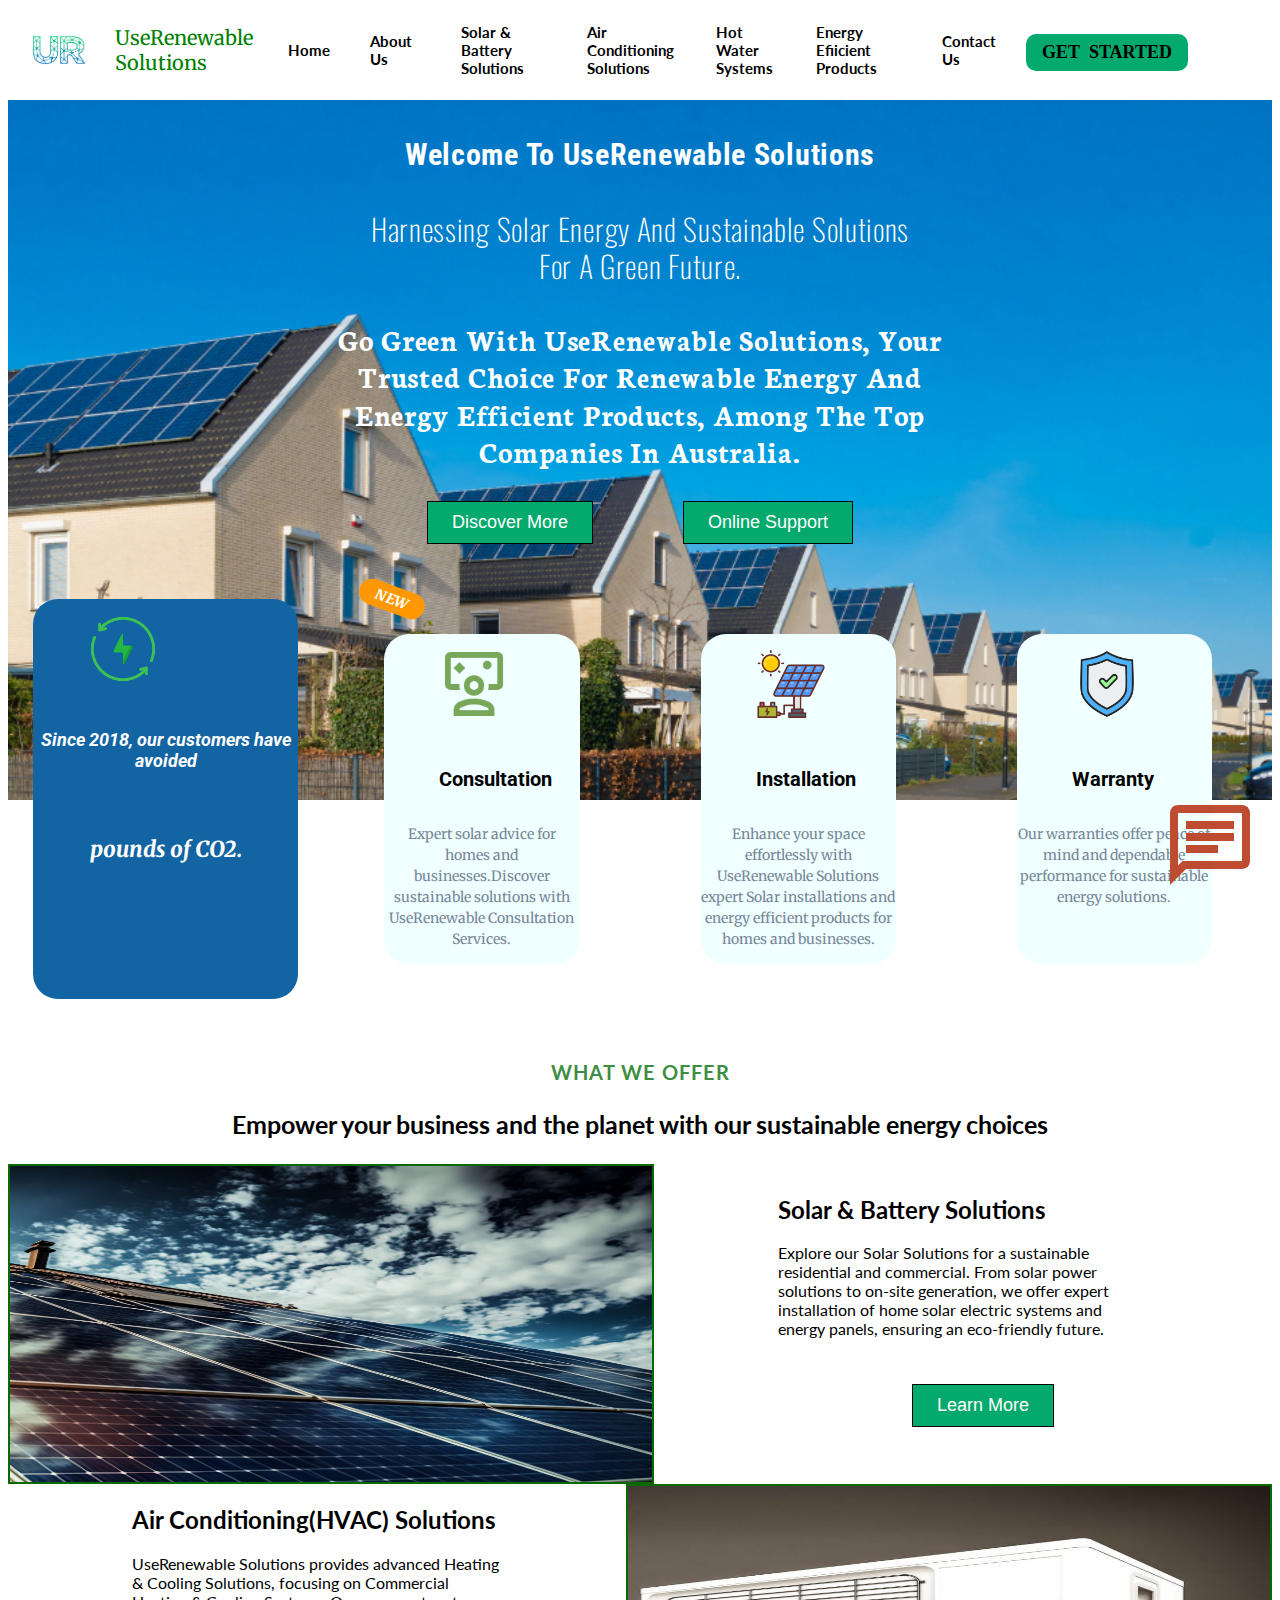
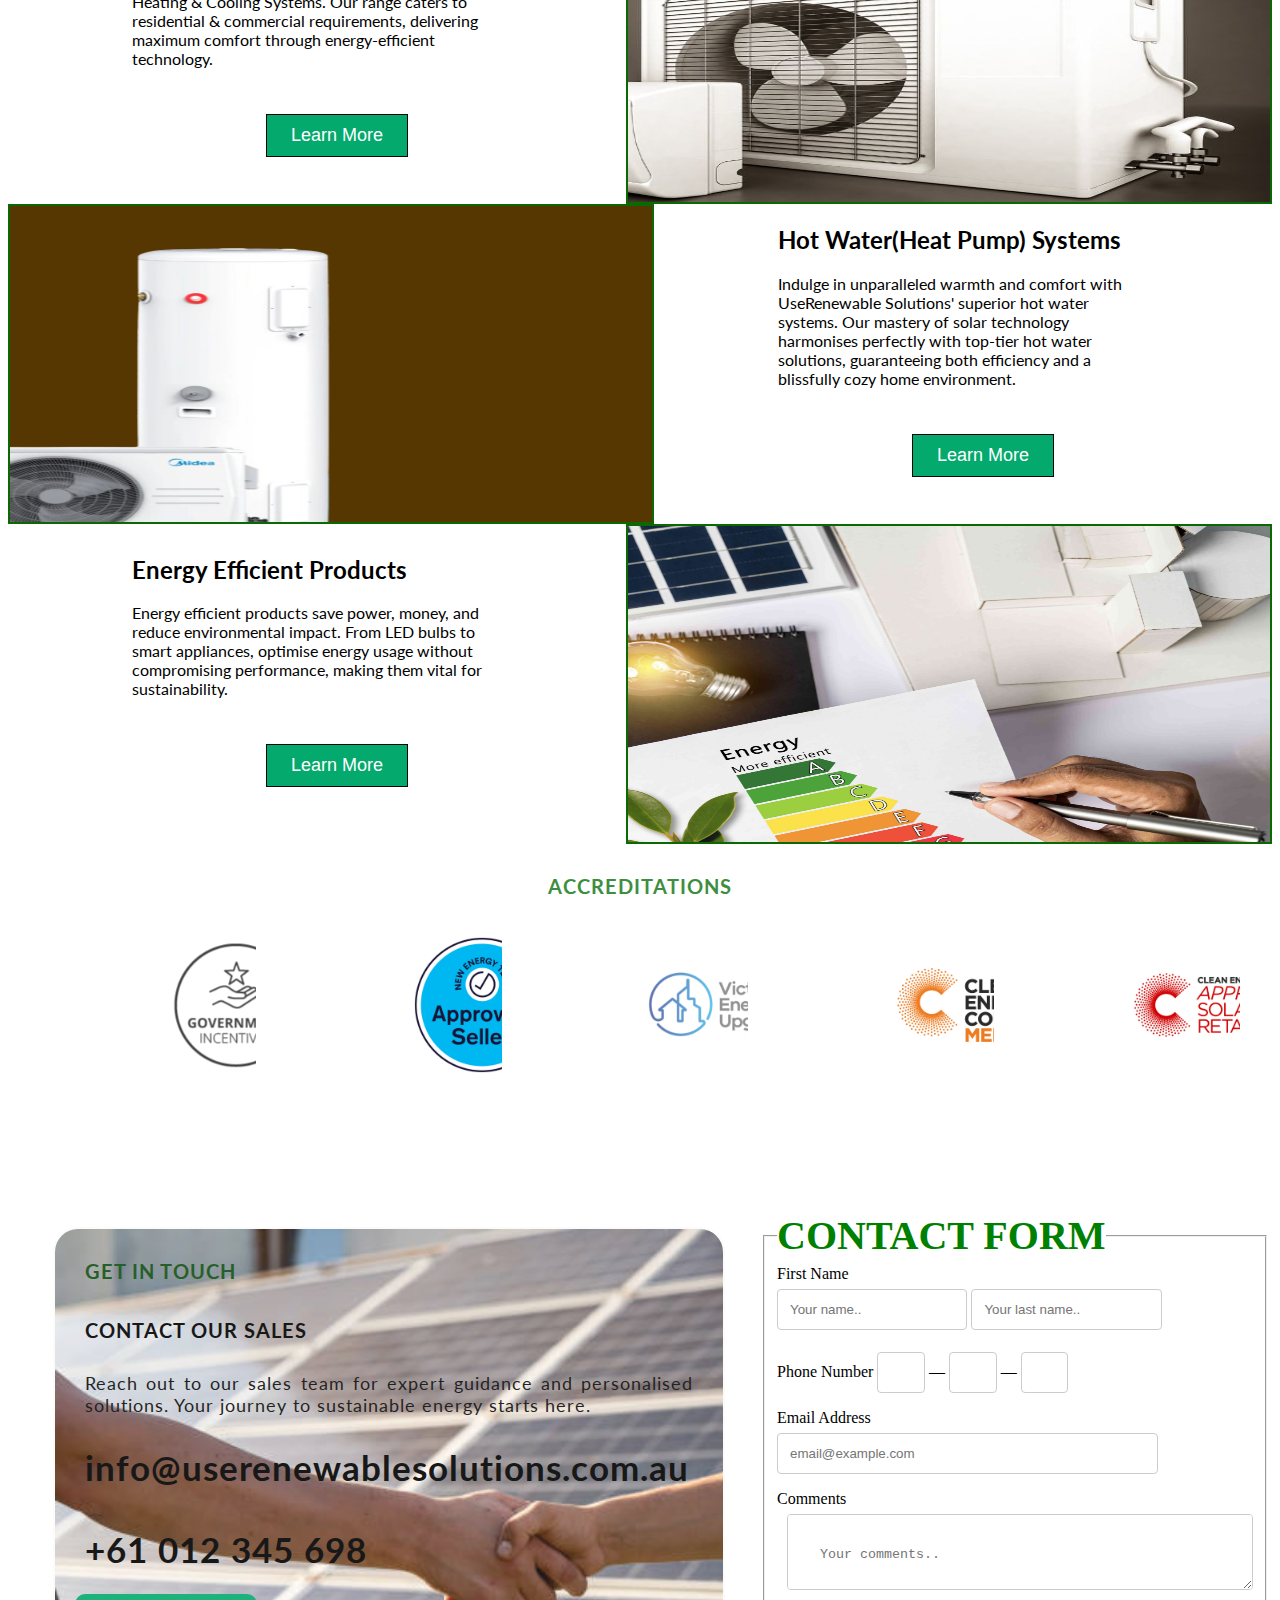
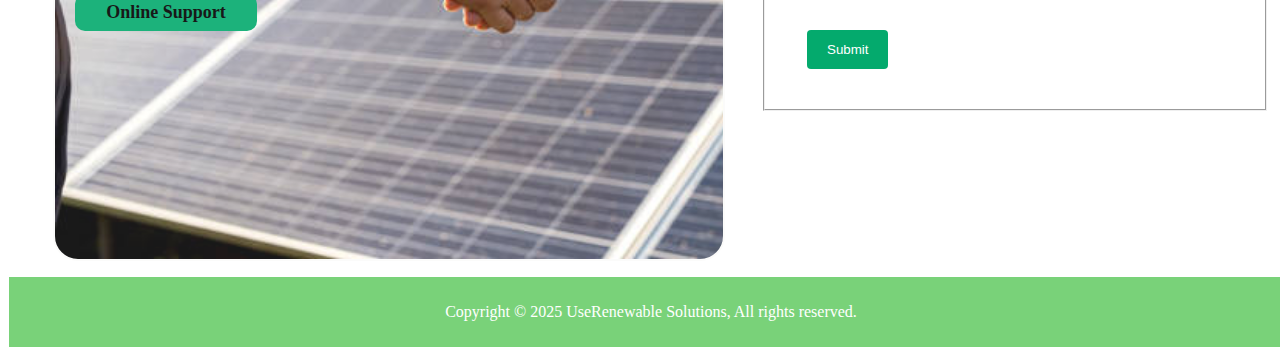
==== commit d961017e: "index" ====
--- a/index.html
+++ b/index.html
@@ -181,7 +181,7 @@
               <div class="col col-text">
                 <div class="Aligner-item" >
                   <h2 class="lato" onmouseover="style.color='green'" onmouseout="style.color='green'">Hot Water(Heat Pump) Systems</h2>
-                  <p class="lato">Indulge in unparalleled warmth and comfort with Greenoz Solutions' superior hot water systems. Our mastery of solar technology harmonises perfectly with top-tier hot water solutions, guaranteeing both efficiency and a blissfully cozy home environment.
+                  <p class="lato">Indulge in unparalleled warmth and comfort with UseRenewable Solutions' superior hot water systems. Our mastery of solar technology harmonises perfectly with top-tier hot water solutions, guaranteeing both efficiency and a blissfully cozy home environment.
                   </p>
                   <ul class="button-group lato">
                     <li><button>Learn More</button></li>
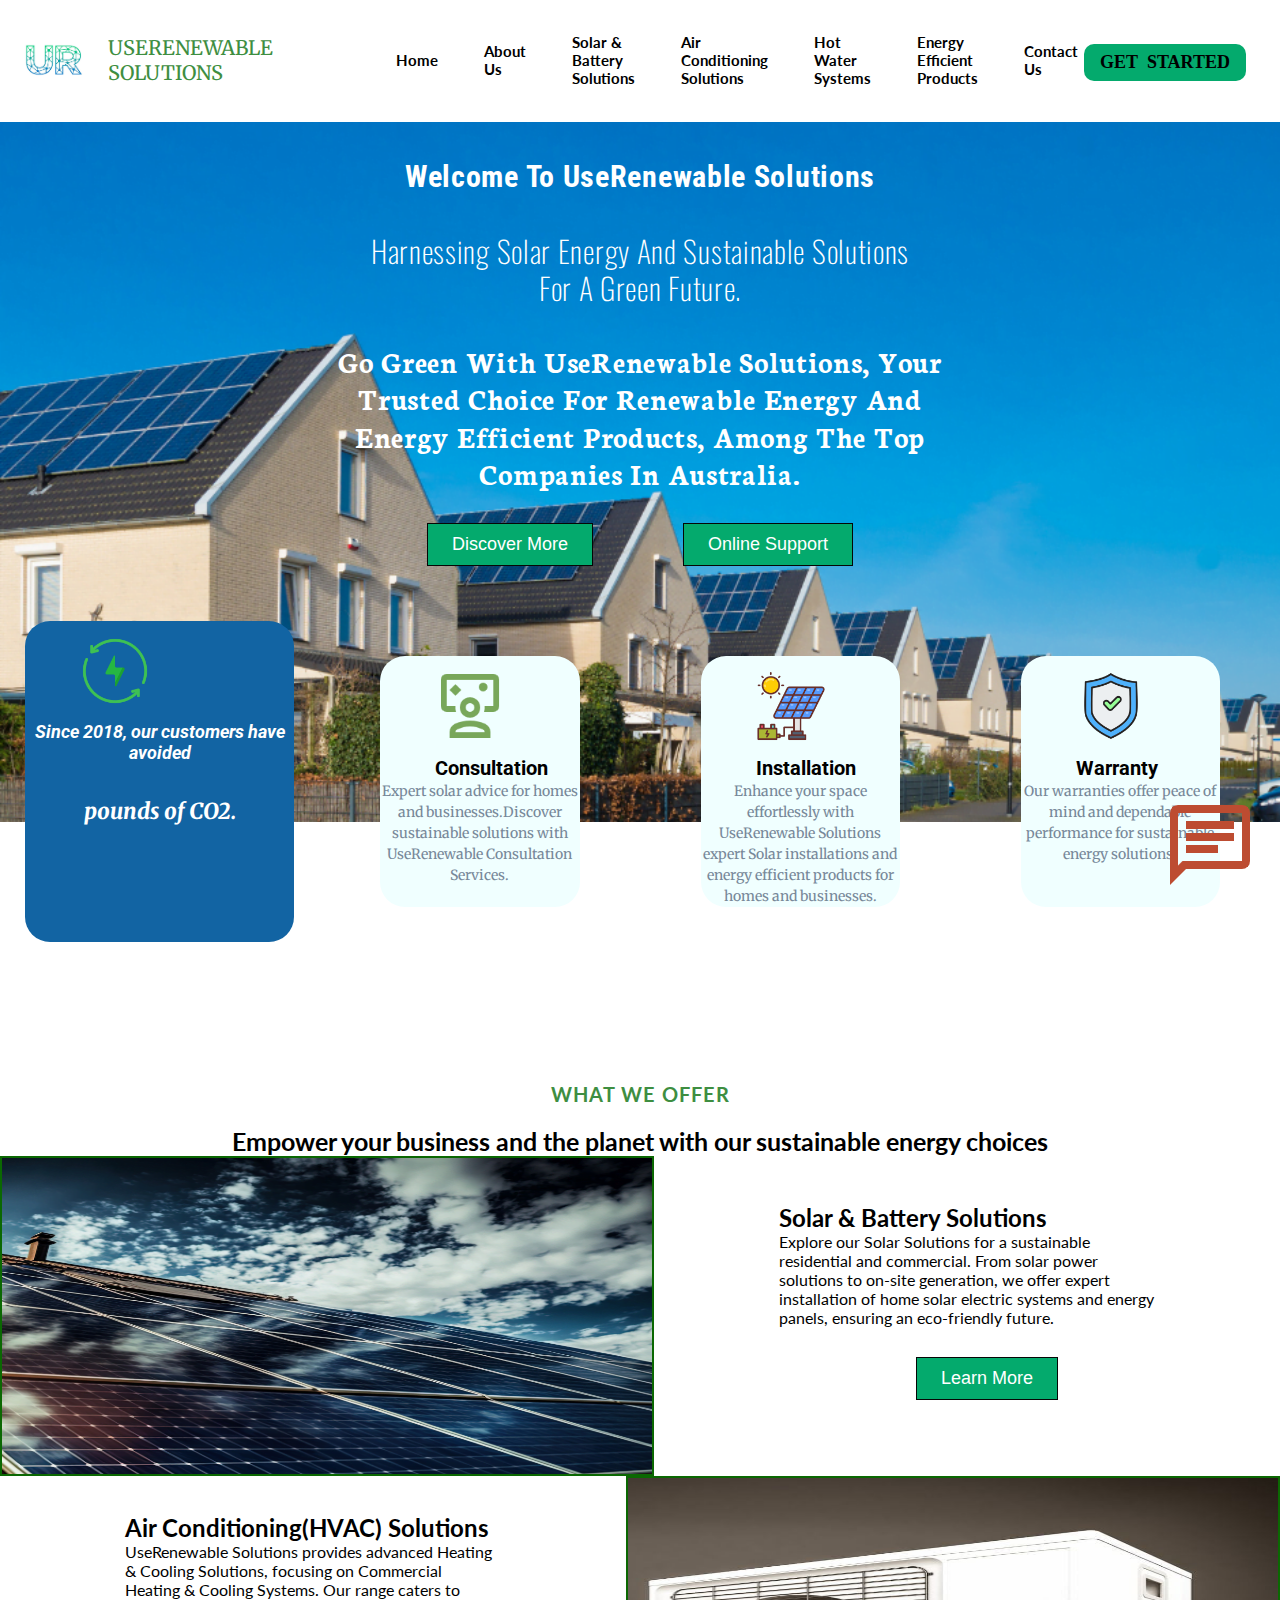
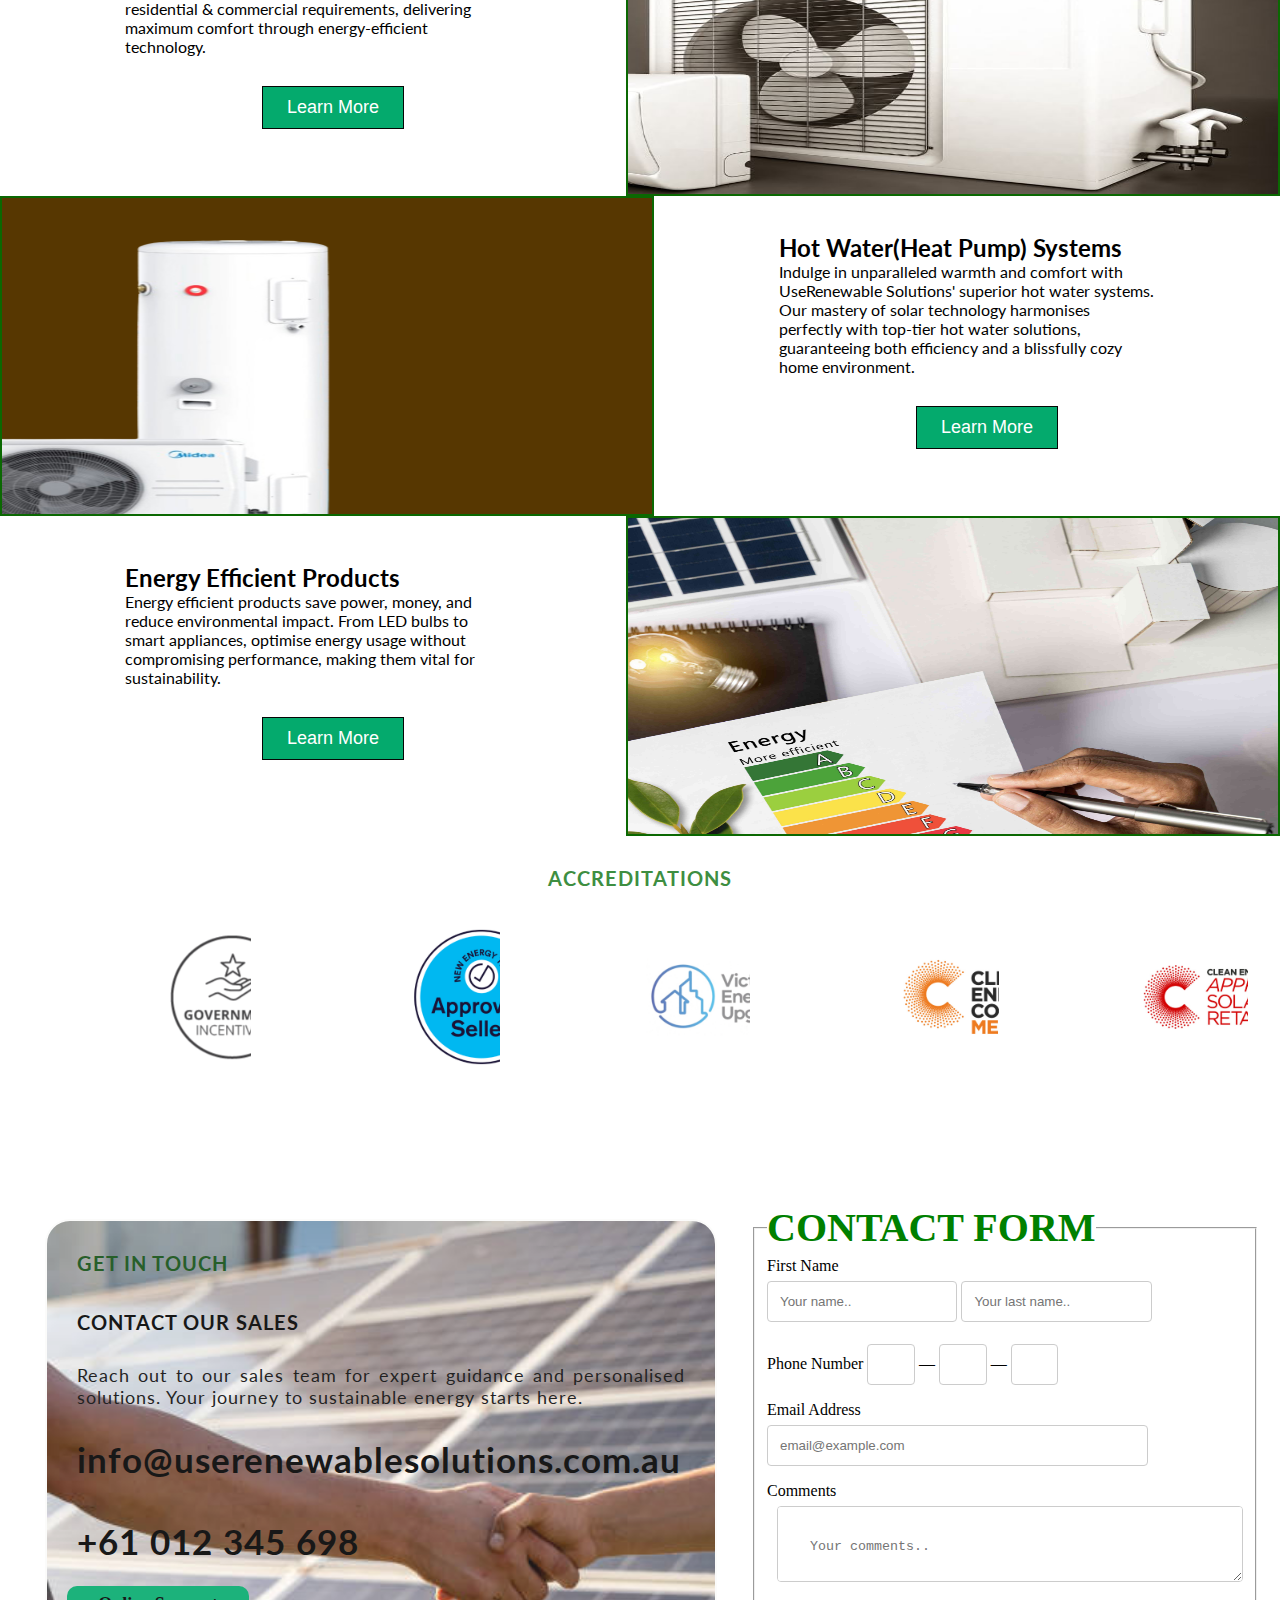
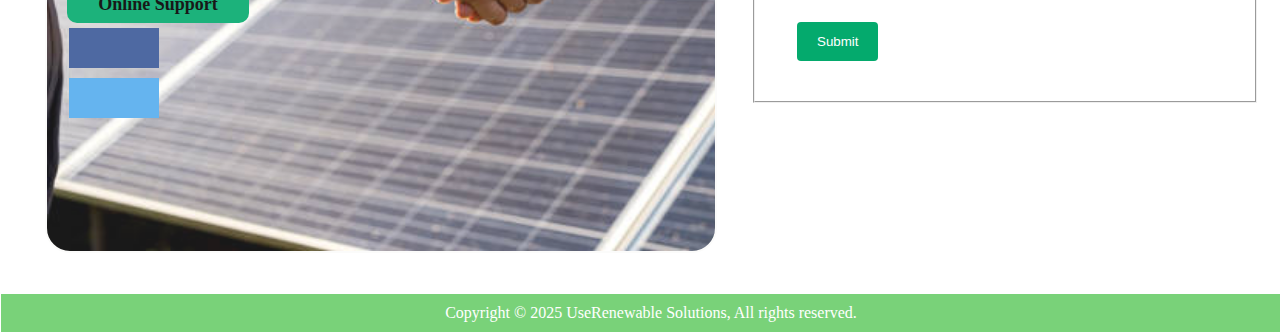
==== commit 2b72ba3b: "Added disqus comment" ====
--- a/index.html
+++ b/index.html
@@ -4,6 +4,16 @@
     <title>UseRenewable Solutions</title>
      <link href="https://fonts.googleapis.com/css?family=Lato|Merriweather|Oswald|Roboto|Ubuntu|Neuton|Roboto Condensed" rel="stylesheet">
      <link rel="stylesheet" href="style1.css">
+     <script type="text/javascript"
+        src="https://cdn.jsdelivr.net/npm/@emailjs/browser@4/dist/email.min.js">
+</script>
+<!--<script type="text/javascript">
+   (function(){
+      emailjs.init({
+        publicKey: "RkubytsN_jjp-ChA8",
+      });
+   })();
+</script>-->
   </head>
   <body>
     <main>
@@ -18,7 +28,7 @@
             <li class="lato" id="menu-3-button">Solar & Battery <br>Solutions</li>
             <li class="lato" id="menu-4-button">Air Conditioning<br>Solutions</li>
             <li class="lato" id="menu-5-button">Hot Water<br>Systems</li>
-            <li class="lato" id="menu-6-button">Energy Efiicient<br>Products</li>
+            <li class="lato" id="menu-6-button">Energy Efficient<br>Products</li>
             <li class="lato" id="menu-7-button">Contact Us</li>
           </ul>
         </section>
@@ -116,7 +126,7 @@
             <img src="./images/ICONS/energy.png" alt="output">
             <h5 class="roboto">Since 2018, our customers have avoided</h5>
             <p class="merriweather"><marquee behaviour="alternate">
-              112,845,311 +</marquee><br> pounds of CO2.<span class="ribbon">NEW</span></p>
+              112,845,311 +</marquee><br> pounds of CO2.</p>
           </div>
           <div class="icon-box">
             <img src="./images/ICONS/consultation-icon.png" alt="consultation icon">
@@ -234,6 +244,8 @@
               <h1 class="decorate6 lato big-black">info@userenewablesolutions.com.au</h1>
               <h2 class="decorate6 lato big-black">+61 012 345 698</h2>
               <p class="get-started" id="menu-10-button">Online Support</p>
+              <a href="#" class="fa fa-facebook"></a>
+              <a href="#" class="fa fa-twitter"></a>
             </div>
             <!--CONTACT FORM ON SITE-->
   <form id="site-contactForm">
@@ -259,14 +271,36 @@
       <label for="subject">Comments</label>
       <textarea id="subject" placeholder="Your comments.."></textarea>
      </div>
-  <div><input type="submit" value="Submit"></div>
+  <div><input type="submit" value="Submit" onclick="sendEmail()"></div>
+
   </fieldset>
   </form>
+  <aside>
+    <div id="disqus_thread">
+  <script>
+      
+      var disqus_config = function () {
+      this.page.url = 'http://35.180.28.176/index.html';  
+      this.page.identifier = '/index.html'; 
+      };
+      
+      (function() { // DON'T EDIT BELOW THIS LINE
+      var d = document, s = d.createElement('script');
+      s.src = 'https://userenewable-solutions.disqus.com/embed.js';
+      s.setAttribute('data-timestamp', +new Date());
+      (d.head || d.body).appendChild(s);
+      })();
+  </script>
+  <noscript>Please enable JavaScript to view the <a href="https://disqus.com/?ref_noscript">comments powered by Disqus.</a></noscript>
+  
+  </div>
+    </aside>
 </section>
     </main>
     <footer class="footer-container">
       <p>Copyright © 2025 UseRenewable Solutions, All rights reserved.</p>
     </footer>
     <script type="text/javascript" src="./script.js"></script>
+    
   </body>
 </html>--- a/style1.css
+++ b/style1.css
@@ -7,42 +7,41 @@
         .neuton { font-family: 'Neuton', sans-serif;}
         .roboto-condensed{ font-family: 'Roboto Condensed', Arial, Helvetica, sans-serif;}
 /* logo section and header section*/
-.logo-name {
-  color:green;
-  font-size: 20px;
-  padding: 5px;
-  text-transform: capitalize;
-  margin: 5px 0;
-  display: inline-block;
-  position: relative;
-  cursor: pointer;
+*{
+  margin: 0;
 }
 .logo-header {
   background-color: white;
   display: flex;
   flex-direction: row;
-  justify-content: space-between;
-  position: relative;
-  margin: 15px 0px;
-  height: 40px;
-  padding: 15px 0;
-  width: calc(100% - 50px);
+  flex-wrap: nowrap;
+  position: relative;
+  margin: 0;
+  height: 60px;
+  padding: 30px 0px;
 }
 /* header left side of website*/
 .nav-left {
   align-items: center;
-  display: flex;
+  display:flex;
+  flex-wrap: nowrap;
+  justify-content: space-between;
+}
+.logo-name {
+  color:#3e8e41;
+  font-size: 20px;
+  padding: 0;
+  text-transform:uppercase;
+  cursor: pointer;
 }
 .nav {
-  display: none;
-  flex-direction: row;
+  display: flex;
   align-items: center;
-  margin: 0;
-  padding-left: 10px;
-}
-@media (min-width: 1085px) {
-  .nav {
-    display: flex;
+  padding-left: 100px ;
+@media (max-width: 1024px) {
+    background-color: #1264a3;
+    display: none;
+    float: right;
   }
 }
 ul {
@@ -52,6 +51,7 @@
 .nav li {
   font-size: 15px;
   margin: 0 20px;
+  padding: 0 3px;
   cursor: pointer;
   font-weight: bolder;
 }
@@ -326,19 +326,7 @@
     width: 300%; 
   }
 }
-.ribbon {
-  width: 60px;
-  font-size: 14px;
-  padding: 4px;
-  position: absolute;
-  left: 350px;
-  top: 12px;
-  text-align: center;
-  border-radius: 25px;
-  transform: rotate(20deg);
-  background-color: #ff9800;
-  color: white;
-}
+
 @media (max-width: 1020px) {
  .placeholder{
   background: url('./images/first-photo.png') center no-repeat;
@@ -354,19 +342,6 @@
 }
   .section-two-container {
     display: block;
- }
- .ribbon {
-  width: 60px;
-  font-size: 14px;
-  padding: 4px;
-  position: relative;
-  right: -20px;
-  top: -220px;
-  text-align: center;
-  border-radius: 25px;
-  transform: rotate(20deg);
-  background-color: #ff9800;
-  color: white;
  }
 }
 /* who-we-are*/
@@ -605,7 +580,11 @@
     grid-gap: 25px;
     grid-template-columns: 1fr 1fr;
     margin: 0 30px;
-  }
+    @media (max-width: 1024px){
+      display: block;
+    }
+  }
+  
   .final-flexbox{
     display: flex;
     flex-direction: column;
@@ -732,4 +711,39 @@
   .footer-container{
   width: 100%;
   }
-}+}
+/*social media icons*/
+.fa {
+  padding: 20px;
+  font-size: 30px;
+  width: 50px;
+  text-align: center;
+  text-decoration: none;
+  margin: 5px 2px;
+  display: flex;
+  
+}
+
+.fa:hover {
+    opacity: 0.7;
+}
+
+.fa-facebook {
+  background: #3B5998;
+  color: white;
+}
+
+.fa-twitter {
+  background: #55ACEE;
+  color: white;
+}
+
+.fa-google {
+  background: #dd4b39;
+  color: white;
+}
+
+.fa-linkedin {
+  background: #007bb5;
+  color: white;
+}
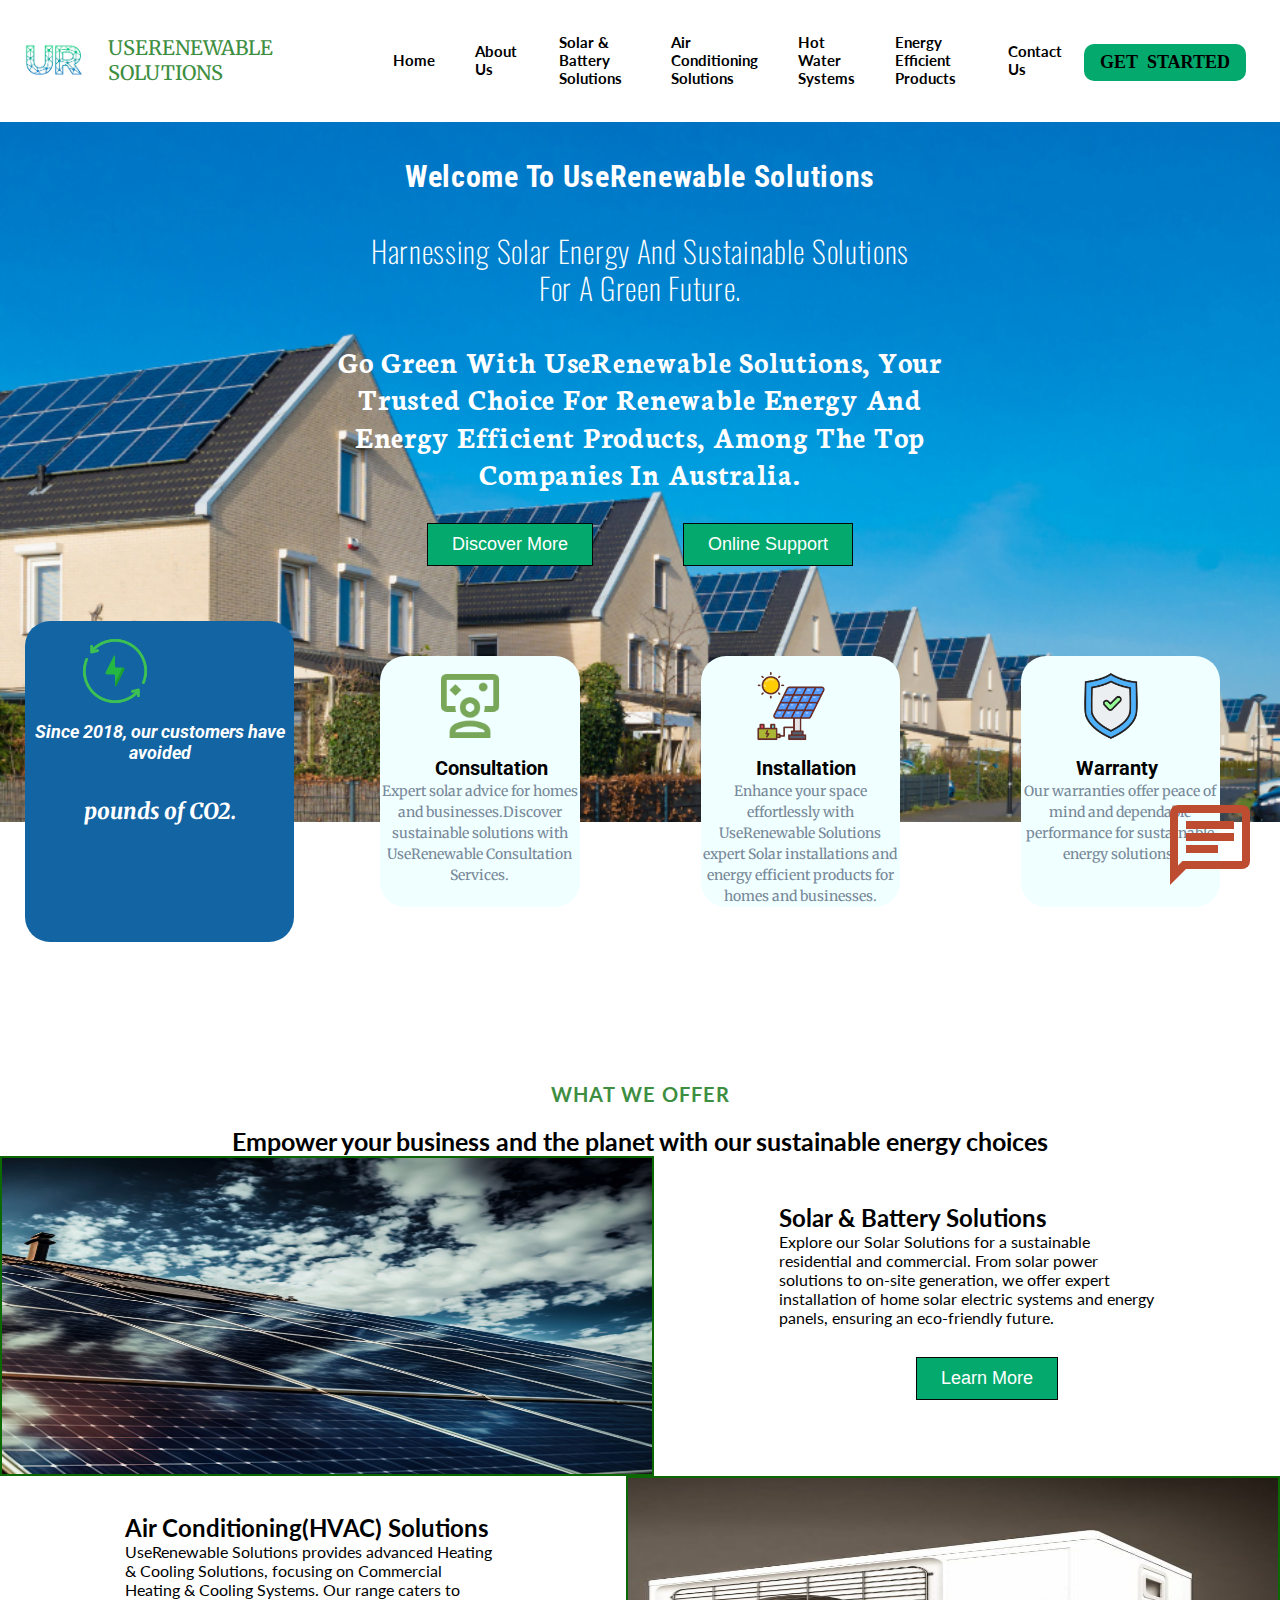
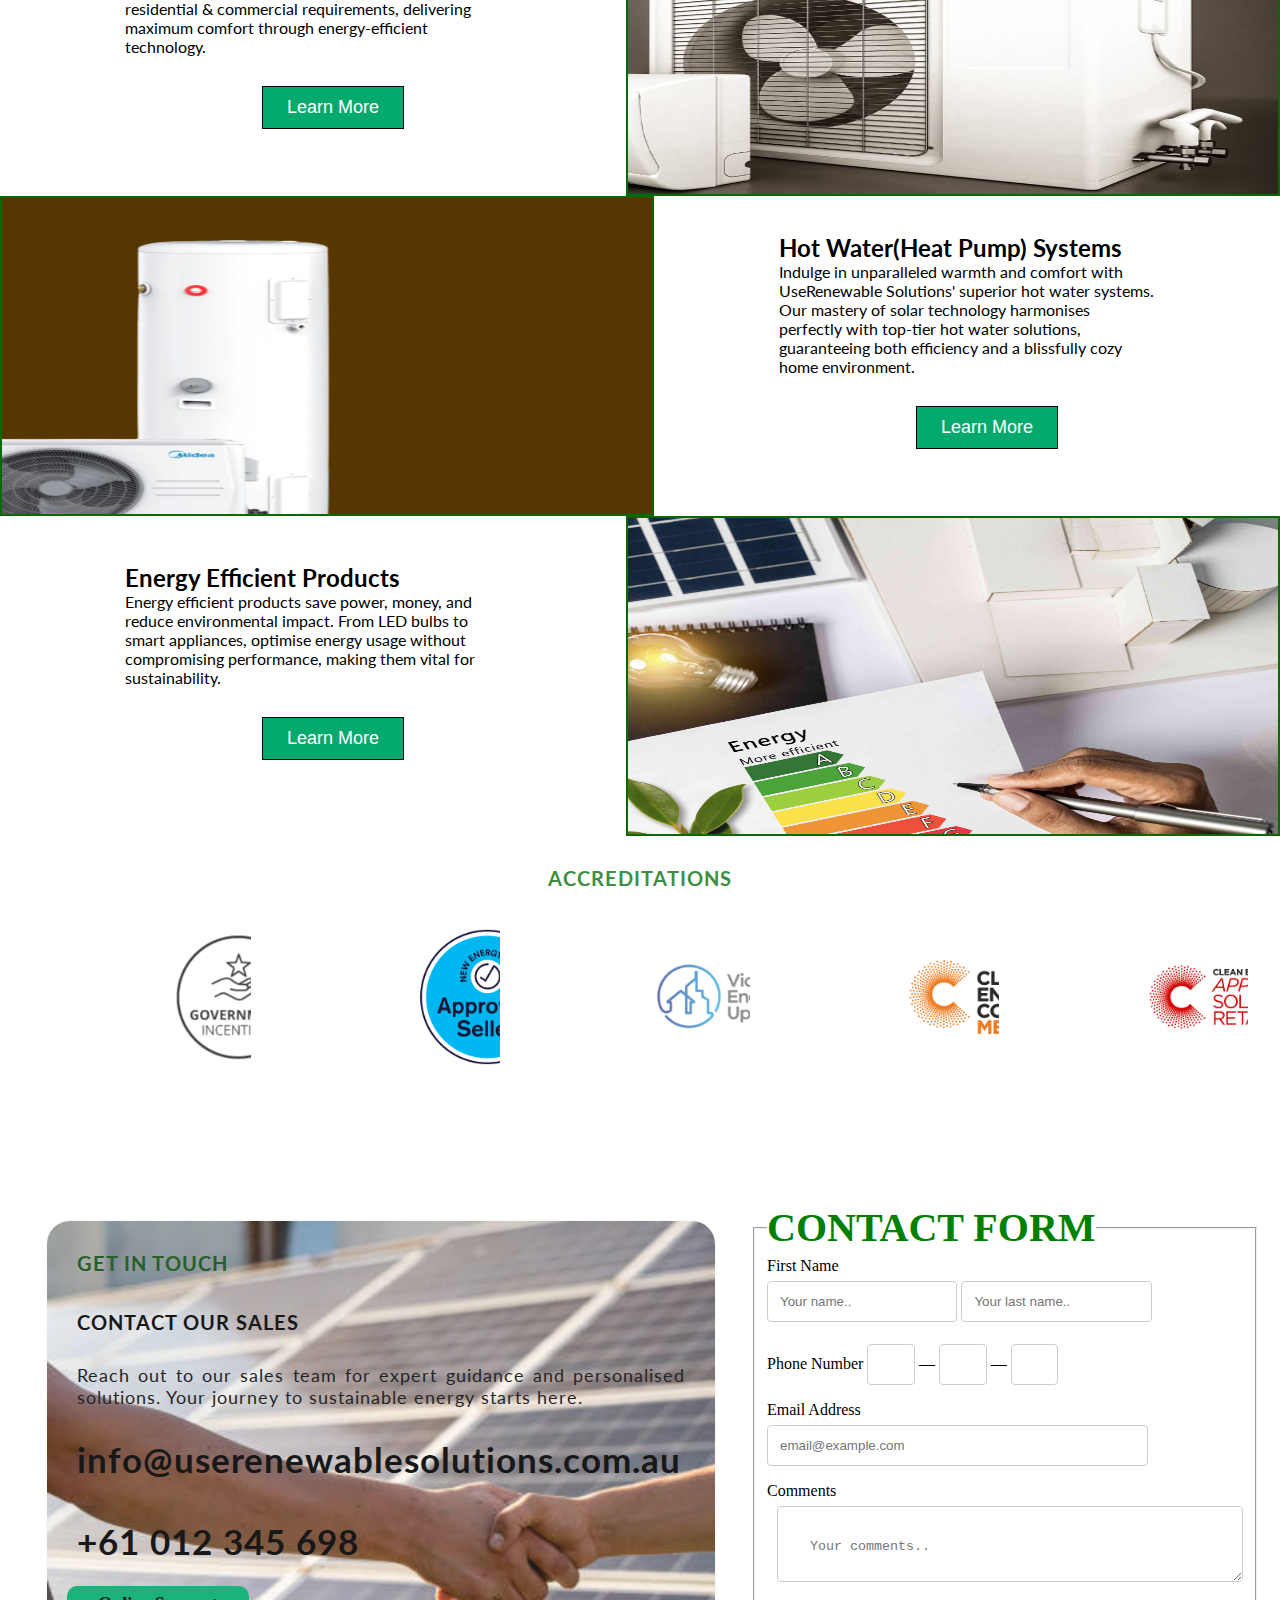
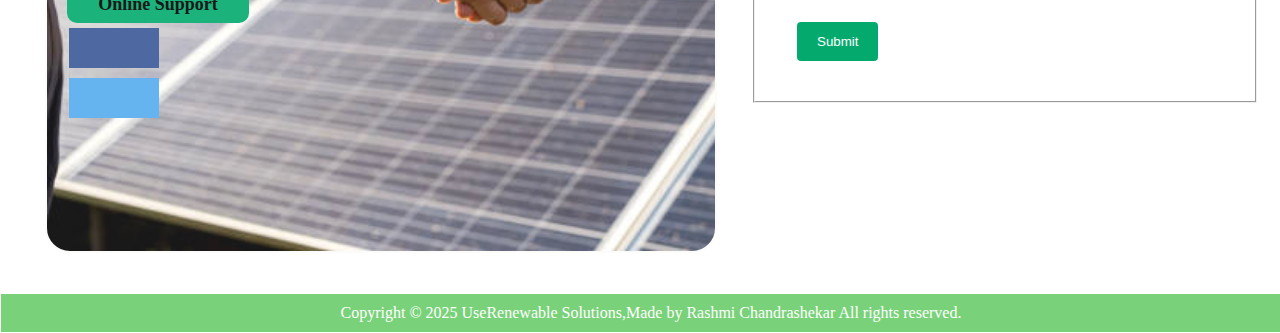
==== commit 9e9e685a: "footer" ====
--- a/index.html
+++ b/index.html
@@ -298,7 +298,7 @@
 </section>
     </main>
     <footer class="footer-container">
-      <p>Copyright © 2025 UseRenewable Solutions, All rights reserved.</p>
+      <p>Copyright © 2025 UseRenewable Solutions,Made by Rashmi Chandrashekar All rights reserved.</p>
     </footer>
     <script type="text/javascript" src="./script.js"></script>
     
--- a/style1.css
+++ b/style1.css
@@ -51,7 +51,7 @@
 .nav li {
   font-size: 15px;
   margin: 0 20px;
-  padding: 0 3px;
+  padding: 0;
   cursor: pointer;
   font-weight: bolder;
 }
@@ -701,6 +701,7 @@
 .footer-container{
   text-align: center;
   padding: 10px;
+  border-color: #0b0b0b;
   background-color: #79d279;
   color: white;
   margin: 1px;
